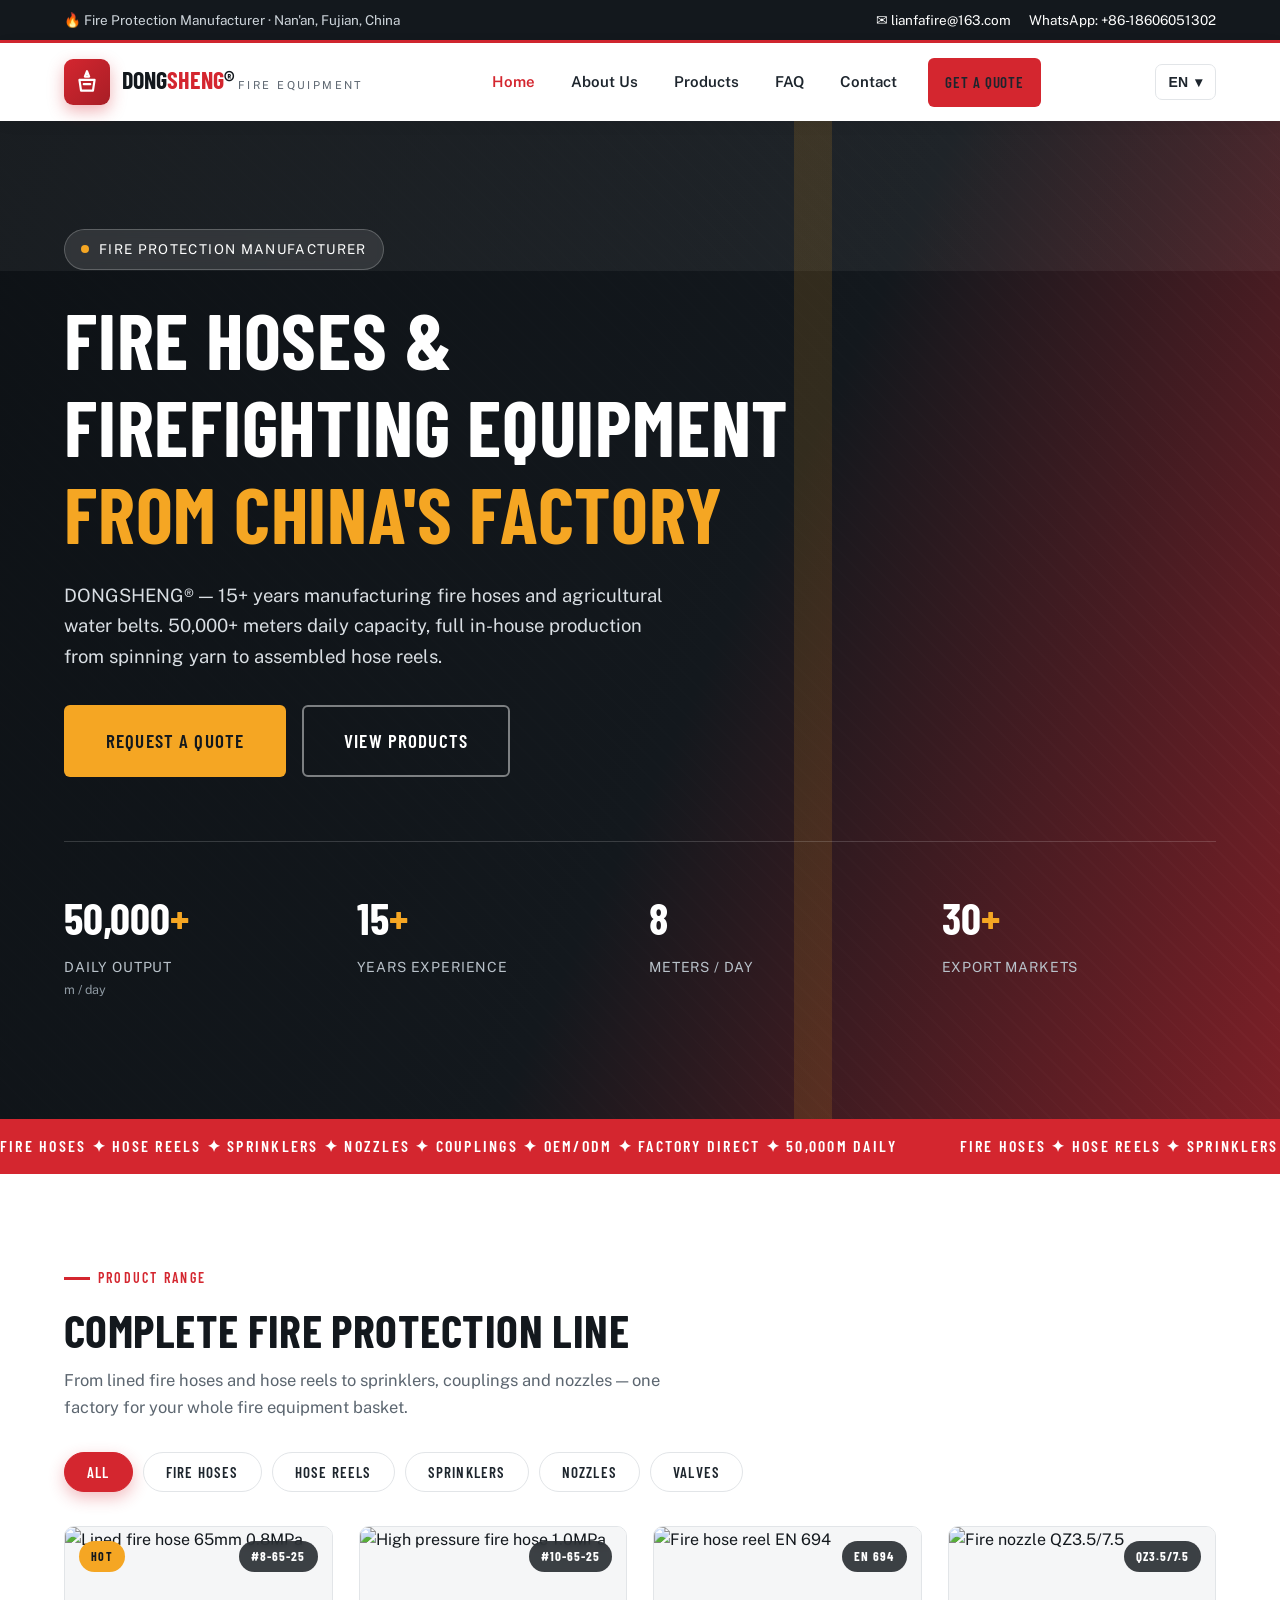
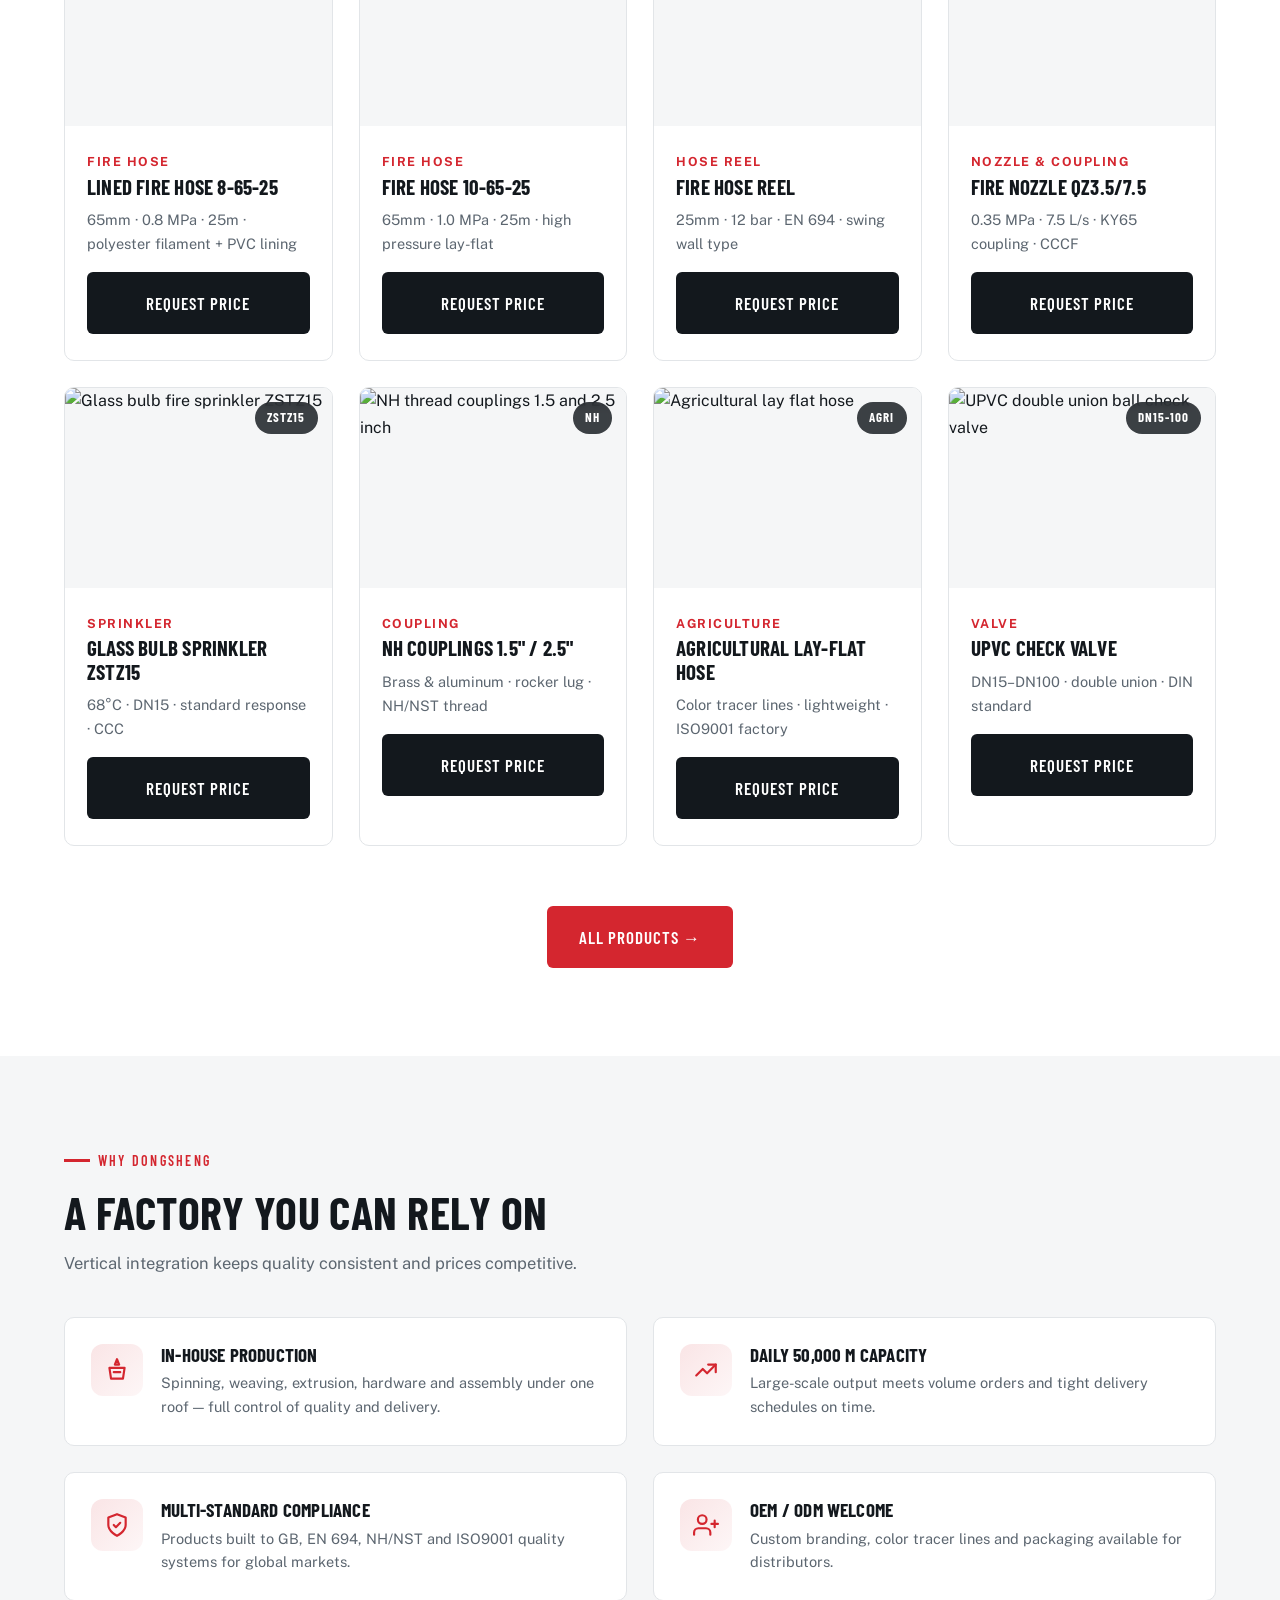
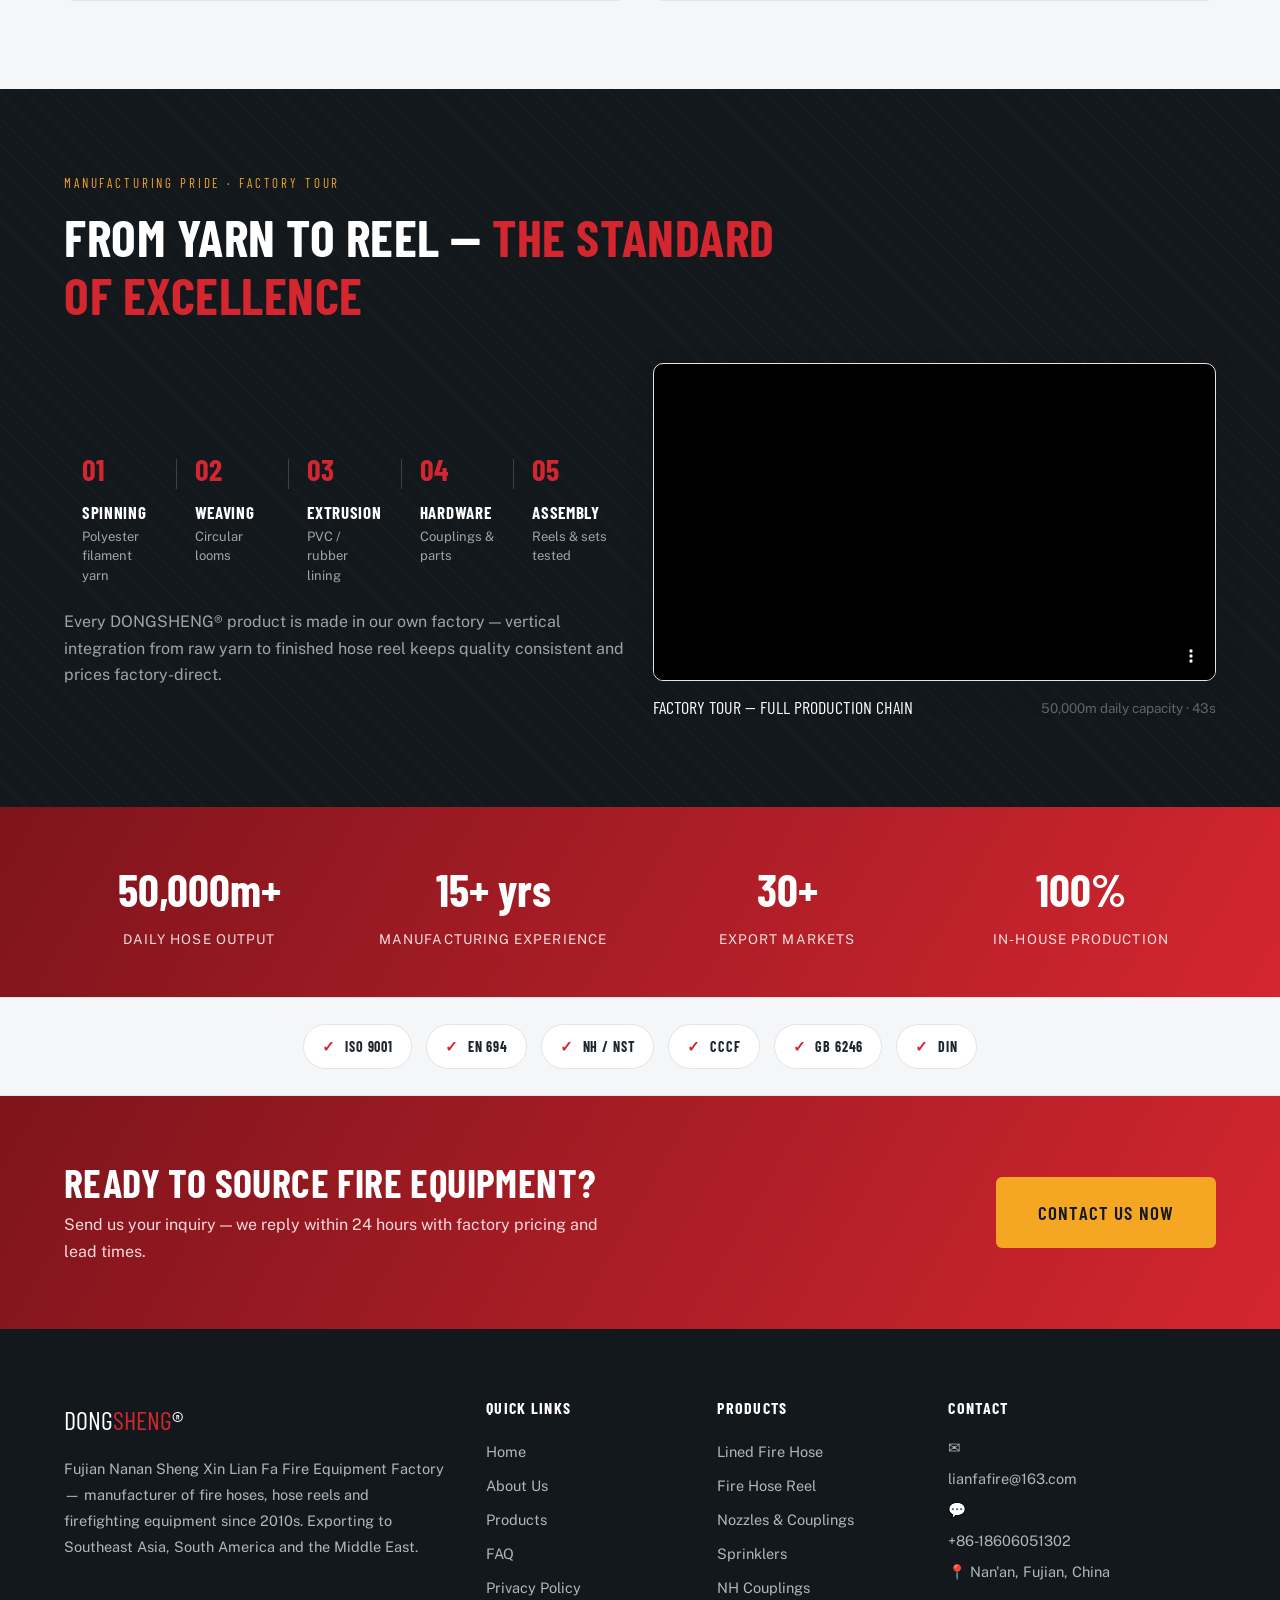
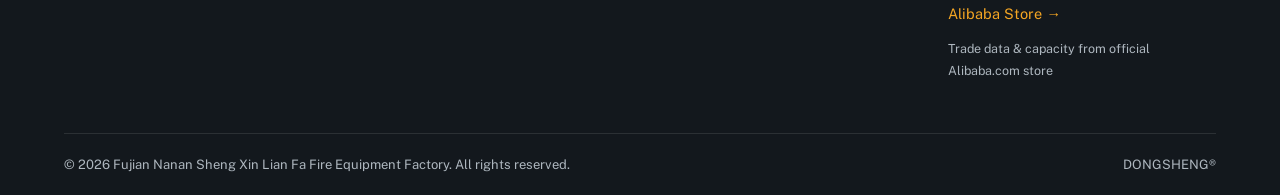
==== index.html @ ed29f90a "Add factory video, product filters, manufacturing pride section (HIMANN-inspired redesign)" ====
<!DOCTYPE html>
<html lang="en">
<head>
  <meta charset="UTF-8">
  <meta name="viewport" content="width=device-width, initial-scale=1.0">
  <title>Fire Hoses & Firefighting Equipment Manufacturer | DONGSHENG®</title>
  <meta name="description" content="Fujian Nanan Sheng Xin Lian Fa Fire Equipment Factory (DONGSHENG®) — 15+ years manufacturer of fire hoses, hose reels, nozzles, couplings and sprinklers. 50,000m daily capacity, OEM welcome. Export to SEA, South America, Middle East.">
  <link rel="canonical" href="https://lianfafire.com/">
  <meta property="og:title" content="Fire Hoses & Firefighting Equipment Manufacturer | DONGSHENG®">
  <meta property="og:description" content="Factory-direct fire hoses, hose reels, nozzles, couplings and sprinklers. 15+ years, 50,000m daily capacity.">
  <meta property="og:type" content="website">
  <meta property="og:url" content="https://lianfafire.com/">
  <link rel="preconnect" href="https://fonts.googleapis.com">
  <link rel="preconnect" href="https://fonts.gstatic.com" crossorigin>
  <link href="https://fonts.googleapis.com/css2?family=Barlow+Condensed:wght@500;600;700&family=Public+Sans:wght@400;500;600;700&display=swap" rel="stylesheet">
  <link rel="stylesheet" href="assets/styles.css">
  <link rel="icon" href="data:image/svg+xml,%3Csvg xmlns='http://www.w3.org/2000/svg' viewBox='0 0 32 32'%3E%3Crect width='32' height='32' rx='7' fill='%23d4262f'/%3E%3Ctext x='16' y='23' font-family='Arial' font-size='17' font-weight='bold' fill='white' text-anchor='middle'%3EDS%3C/text%3E%3C/svg%3E">
  <script type="application/ld+json">
  {
    "@context": "https://schema.org",
    "@type": "Organization",
    "name": "Fujian Nanan Sheng Xin Lian Fa Fire Equipment Factory",
    "alternateName": "DONGSHENG Fire Equipment",
    "url": "https://lianfafire.com/",
    "email": "lianfafire@163.com",
    "telephone": "+86-18606051302",
    "brand": { "@type": "Brand", "name": "DONGSHENG" },
    "address": {
      "@type": "PostalAddress",
      "addressLocality": "Nan'an",
      "addressRegion": "Fujian",
      "addressCountry": "CN"
    },
    "sameAs": ["https://lianfafire.en.alibaba.com/"]
  }
  </script>
  <meta name="twitter:card" content="summary_large_image">
  <meta name="twitter:title" content="DONGSHENG Fire Equipment | Fire Hoses, Reels, Sprinklers">
  <meta name="twitter:description" content="Fire hoses, hose reels, nozzles, couplings and sprinklers - factory direct from Fujian, China. 50,000m daily capacity, OEM welcome.">
  <script type="application/ld+json">
  {
    "@context": "https://schema.org",
    "@type": "BreadcrumbList",
    "itemListElement": [{"@type":"ListItem","position":1,"name":"Home","item":"https://lianfafire.com/"}]
  }
  </script>
  </head>
<body>

  <div class="topbar">
    <div class="container">
      <div class="tb-item">🔥 Fire Protection Manufacturer · Nan'an, Fujian, China</div>
      <div class="tb-right">
        <a class="tb-item" href="mailto:lianfafire@163.com">✉ lianfafire@163.com</a>
        <a class="tb-item" href="https://wa.me/8618606051302" target="_blank" rel="noopener">WhatsApp: +86-18606051302</a>
      </div>
    </div>
  </div>

  <header class="header">
    <div class="container">
      <a class="logo" href="index.html" aria-label="DONGSHENG Fire Equipment Home">
        <span class="logo-mark">
          <svg width="26" height="26" viewBox="0 0 24 24" fill="none" stroke="#fff" stroke-width="2" stroke-linecap="round" stroke-linejoin="round"><path d="M12 2l2 5h-4l2-5z"/><path d="M5 10h14l-1.5 10h-11L5 10z"/><path d="M9 14h6"/></svg>
        </span>
        <span>
          <span class="logo-name">DONG<em>SHENG</em>®</span>
          <span class="logo-sub">Fire Equipment</span>
        </span>
      </a>
      <nav class="nav" aria-label="Main navigation">
        <a href="index.html" class="active" data-i18n="nav.home">Home</a>
        <a href="about.html" data-i18n="nav.about">About Us</a>
        <a href="products.html" data-i18n="nav.products">Products</a>
        <a href="faq.html" data-i18n="nav.faq">FAQ</a>
        <a href="contact.html" data-i18n="nav.contact">Contact</a>
        <a href="contact.html" class="btn btn-red nav-cta" data-i18n="nav.getQuote">Get a Quote</a>
      </nav>
      <div class="lang-switch">
        <button class="lang-btn" aria-label="Language"><span class="lang-cur">EN</span> ▾</button>
        <div class="lang-menu">
          <button data-lang="en">English <span class="lang-name">EN</span></button>
          <button data-lang="ru">Русский <span class="lang-name">RU</span></button>
          <button data-lang="pt">Português <span class="lang-name">PT</span></button>
          <button data-lang="hi">हिन्दी <span class="lang-name">HI</span></button>
          <button data-lang="zh">中文 <span class="lang-name">ZH</span></button>
        </div>
      </div>
      <button class="nav-toggle" aria-label="Menu" aria-expanded="false"><span></span><span></span><span></span></button>
    </div>
  </header>

  <main>
    <section class="hero">
      <div class="container">
        <div class="hero-tag reveal"><span class="dot"></span><span data-i18n="hero.tag">Fire Protection Manufacturer</span></div>
        <h1 class="reveal">
          <span data-i18n="hero.title1">Fire Hoses &amp;</span><br>
          <span data-i18n="hero.title2">Firefighting Equipment</span><br>
          <span class="hl" data-i18n="hero.titleHl">from China's Factory</span>
        </h1>
        <p class="reveal" data-i18n="hero.sub">DONGSHENG® — 15+ years manufacturing fire hoses and agricultural water belts. 50,000+ meters daily capacity, full in-house production from spinning yarn to assembled hose reels.</p>
        <div class="hero-actions reveal">
          <a href="contact.html" class="btn btn-amber btn-lg" data-i18n="hero.cta1">Request a Quote</a>
          <a href="products.html" class="btn btn-ghost btn-lg" data-i18n="hero.cta2">View Products</a>
        </div>
        <div class="hero-stats reveal">
          <div class="stat"><b>50,000<em>+</em></b><span data-i18n="stat.daily">Daily Output</span><small style="display:block;color:#8f9aa3;font-size:12.5px;">m / day</small></div>
          <div class="stat"><b>15<em>+</em></b><span data-i18n="stat.years">Years Experience</span></div>
          <div class="stat"><b>8</b><span data-i18n="stat.meters">Product Categories</span></div>
          <div class="stat"><b>30<em>+</em></b><span data-i18n="stat.markets">Export Markets</span></div>
        </div>
      </div>
    </section>

    <div class="strip" aria-hidden="true">
      <div class="strip-track">
        <span>FIRE HOSES ✦ HOSE REELS ✦ SPRINKLERS ✦ NOZZLES ✦ COUPLINGS ✦ OEM/ODM ✦ FACTORY DIRECT ✦ 50,000m DAILY &nbsp;</span>
        <span>FIRE HOSES ✦ HOSE REELS ✦ SPRINKLERS ✦ NOZZLES ✦ COUPLINGS ✦ OEM/ODM ✦ FACTORY DIRECT ✦ 50,000m DAILY &nbsp;</span>
      </div>
    </div>

    <section class="section" id="products">
      <div class="container">
        <div class="reveal">
          <span class="eyebrow" data-i18n="home.products.eyebrow">Product Range</span>
          <h2 class="section-title" data-i18n="home.products.title">Complete Fire Protection Line</h2>
          <p class="section-sub" data-i18n="home.products.sub">From lined fire hoses and hose reels to sprinklers, couplings and nozzles — one factory for your whole fire equipment basket.</p>
        </div>
        <div class="filter-bar reveal">
          <button class="filter-tab active" data-filter="all">All</button>
          <button class="filter-tab" data-filter="hose">Fire Hoses</button>
          <button class="filter-tab" data-filter="reel">Hose Reels</button>
          <button class="filter-tab" data-filter="sprinkler">Sprinklers</button>
          <button class="filter-tab" data-filter="nozzle">Nozzles</button>
          <button class="filter-tab" data-filter="valve">Valves</button>
        </div>
        <div class="grid grid-4 mt-2">
          <a class="card product-card reveal" data-cat="hose" href="product-fire-hose-8-65-25.html">
            <div class="p-media"><span class="badge">Hot</span><span class="p-model">#8-65-25</span><img src="https://sc02.alicdn.com/kf/Hb1966a2bdff44975a98b791b05f4142aA.jpg" alt="Lined fire hose 65mm 0.8MPa" loading="lazy"></div>
            <div class="p-body"><span class="p-cat">Fire Hose</span><h3>Lined Fire Hose 8-65-25</h3><p>65mm · 0.8 MPa · 25m · polyester filament + PVC lining</p><span class="btn btn-dark" data-i18n="products.cta">Request Price</span></div>
          </a>
          <a class="card product-card reveal" data-cat="hose" href="product-fire-hose-10-65-25.html">
            <div class="p-media"><span class="p-model">#10-65-25</span><img src="https://sc02.alicdn.com/kf/H9475ead21f534ed19e2d50805f424bc8x.jpg" alt="High pressure fire hose 1.0MPa" loading="lazy"></div>
            <div class="p-body"><span class="p-cat">Fire Hose</span><h3>Fire Hose 10-65-25</h3><p>65mm · 1.0 MPa · 25m · high pressure lay-flat</p><span class="btn btn-dark" data-i18n="products.cta">Request Price</span></div>
          </a>
          <a class="card product-card reveal" data-cat="reel" href="product-fire-hose-reel.html">
            <div class="p-media"><span class="p-model">EN 694</span><img src="https://sc02.alicdn.com/kf/A339773f6b86d4f899a2917216ea39fe1j.jpg" alt="Fire hose reel EN 694" loading="lazy"></div>
            <div class="p-body"><span class="p-cat">Hose Reel</span><h3>Fire Hose Reel</h3><p>25mm · 12 bar · EN 694 · swing wall type</p><span class="btn btn-dark" data-i18n="products.cta">Request Price</span></div>
          </a>
          <a class="card product-card reveal" data-cat="nozzle" href="product-fire-nozzle.html">
            <div class="p-media"><span class="p-model">QZ3.5/7.5</span><img src="https://sc02.alicdn.com/kf/Hadf669d373c648819d57eb3ae727471f6.jpg" alt="Fire nozzle QZ3.5/7.5" loading="lazy"></div>
            <div class="p-body"><span class="p-cat">Nozzle &amp; Coupling</span><h3>Fire Nozzle QZ3.5/7.5</h3><p>0.35 MPa · 7.5 L/s · KY65 coupling · CCCF</p><span class="btn btn-dark" data-i18n="products.cta">Request Price</span></div>
          </a>
          <a class="card product-card reveal" data-cat="sprinkler" href="product-sprinkler-zstz15.html">
            <div class="p-media"><span class="p-model">ZSTZ15</span><img src="https://sc02.alicdn.com/kf/H32fb28e42ca34f2e83d96daedcb5a5e2i.jpg" alt="Glass bulb fire sprinkler ZSTZ15" loading="lazy"></div>
            <div class="p-body"><span class="p-cat">Sprinkler</span><h3>Glass Bulb Sprinkler ZSTZ15</h3><p>68°C · DN15 · standard response · CCC</p><span class="btn btn-dark" data-i18n="products.cta">Request Price</span></div>
          </a>
          <a class="card product-card reveal" data-cat="nozzle" href="product-nh-couplings.html">
            <div class="p-media"><span class="p-model">NH</span><img src="https://sc02.alicdn.com/kf/Ae31d6a73a95049a4a5e7a65beb280d574.jpg" alt="NH thread couplings 1.5 and 2.5 inch" loading="lazy"></div>
            <div class="p-body"><span class="p-cat">Coupling</span><h3>NH Couplings 1.5" / 2.5"</h3><p>Brass &amp; aluminum · rocker lug · NH/NST thread</p><span class="btn btn-dark" data-i18n="products.cta">Request Price</span></div>
          </a>
          <a class="card product-card reveal" data-cat="hose" href="product-agri-hose.html">
            <div class="p-media"><span class="p-model">AGRI</span><img src="https://sc02.alicdn.com/kf/A603596fa600d434b8066be8119d16f8bN.jpg" alt="Agricultural lay flat hose" loading="lazy"></div>
            <div class="p-body"><span class="p-cat">Agriculture</span><h3>Agricultural Lay-flat Hose</h3><p>Color tracer lines · lightweight · ISO9001 factory</p><span class="btn btn-dark" data-i18n="products.cta">Request Price</span></div>
          </a>
          <a class="card product-card reveal" data-cat="valve" href="product-upvc-check-valve.html">
            <div class="p-media"><span class="p-model">DN15-100</span><img src="https://sc02.alicdn.com/kf/A04f7016bc0c148abb8276c3a63463f30j.jpg" alt="UPVC double union ball check valve" loading="lazy"></div>
            <div class="p-body"><span class="p-cat">Valve</span><h3>UPVC Check Valve</h3><p>DN15–DN100 · double union · DIN standard</p><span class="btn btn-dark" data-i18n="products.cta">Request Price</span></div>
          </a>
        </div>
        <div class="center mt-4 reveal">
          <a href="products.html" class="btn btn-red">All Products →</a>
        </div>
      </div>
    </section>

    <section class="section" style="background:var(--paper);">
      <div class="container">
        <div class="reveal">
          <span class="eyebrow" data-i18n="home.why.eyebrow">Why DONGSHENG</span>
          <h2 class="section-title" data-i18n="home.why.title">A Factory You Can Rely On</h2>
          <p class="section-sub" data-i18n="home.why.sub">Vertical integration keeps quality consistent and prices competitive.</p>
        </div>
        <div class="grid grid-2 mt-3">
          <div class="feature reveal">
            <span class="f-icon"><svg width="26" height="26" viewBox="0 0 24 24" fill="none" stroke="currentColor" stroke-width="2" stroke-linecap="round" stroke-linejoin="round"><path d="M12 2l2 5h-4l2-5z"/><path d="M5 10h14l-1.5 10h-11L5 10z"/><path d="M9 14h6"/></svg></span>
            <div><h3 data-i18n="why.f1t">In-house Production</h3><p data-i18n="why.f1">Spinning, weaving, extrusion, hardware and assembly under one roof — full control of quality and delivery.</p></div>
          </div>
          <div class="feature reveal">
            <span class="f-icon"><svg width="26" height="26" viewBox="0 0 24 24" fill="none" stroke="currentColor" stroke-width="2" stroke-linecap="round" stroke-linejoin="round"><path d="M3 17l6-6 4 4 8-8"/><path d="M14 7h7v7"/></svg></span>
            <div><h3 data-i18n="why.f2t">Daily 50,000 m Capacity</h3><p data-i18n="why.f2">Large-scale output meets volume orders and tight delivery schedules on time.</p></div>
          </div>
          <div class="feature reveal">
            <span class="f-icon"><svg width="26" height="26" viewBox="0 0 24 24" fill="none" stroke="currentColor" stroke-width="2" stroke-linecap="round" stroke-linejoin="round"><path d="M12 22s8-4 8-10V5l-8-3-8 3v7c0 6 8 10 8 10z"/><path d="M9 12l2 2 4-4"/></svg></span>
            <div><h3 data-i18n="why.f3t">Multi-Standard Compliance</h3><p data-i18n="why.f3">Products built to GB, EN 694, NH/NST and ISO9001 quality systems for global markets.</p></div>
          </div>
          <div class="feature reveal">
            <span class="f-icon"><svg width="26" height="26" viewBox="0 0 24 24" fill="none" stroke="currentColor" stroke-width="2" stroke-linecap="round" stroke-linejoin="round"><path d="M16 21v-2a4 4 0 0 0-4-4H5a4 4 0 0 0-4 4v2"/><circle cx="8.5" cy="7" r="4"/><path d="M20 8v6"/><path d="M23 11h-6"/></svg></span>
            <div><h3 data-i18n="why.f4t">OEM / ODM Welcome</h3><p data-i18n="why.f4">Custom branding, color tracer lines and packaging available for distributors.</p></div>
          </div>
        </div>
      </div>
    </section>

    <section class="pride" id="factory">
      <div class="container">
        <span class="pride-tag reveal">Manufacturing Pride · Factory Tour</span>
        <h2 class="reveal">From Yarn to Reel — <em>The Standard of Excellence</em></h2>
        <div class="grid grid-2 mt-3" style="align-items:center;">
          <div>
            <div class="pride-steps reveal">
              <div class="pride-step"><h3>Spinning</h3><p>Polyester filament yarn</p></div>
              <div class="pride-step"><h3>Weaving</h3><p>Circular looms</p></div>
              <div class="pride-step"><h3>Extrusion</h3><p>PVC / rubber lining</p></div>
              <div class="pride-step"><h3>Hardware</h3><p>Couplings &amp; parts</p></div>
              <div class="pride-step"><h3>Assembly</h3><p>Reels &amp; sets tested</p></div>
            </div>
            <p class="reveal mt-2" style="color:#9aa5ae;max-width:560px;">Every DONGSHENG® product is made in our own factory — vertical integration from raw yarn to finished hose reel keeps quality consistent and prices factory-direct.</p>
          </div>
          <div class="reveal">
            <div class="video-wrap">
              <video controls preload="none" poster="https://sc02.alicdn.com/kf/H8f4245711346481982e16016b97c5605e.jpg">
                <source src="assets/videos/factory-tour.mp4" type="video/mp4">
                Your browser does not support the video tag.
              </video>
            </div>
            <div class="video-cap">
              <span class="v-title">Factory Tour — Full Production Chain</span>
              <span class="v-sub">50,000m daily capacity · 43s</span>
            </div>
          </div>
        </div>
      </div>
    </section>

    <section class="data-band">
      <div class="container">
        <div class="data-grid reveal">
          <div class="data-cell"><b>50,000m+</b><span>Daily Hose Output</span></div>
          <div class="data-cell"><b>15+ yrs</b><span>Manufacturing Experience</span></div>
          <div class="data-cell"><b>30+</b><span>Export Markets</span></div>
          <div class="data-cell"><b>100%</b><span>In-House Production</span></div>
        </div>
      </div>
    </section>

    <div class="cert-band">
      <div class="container">
        <div class="cert-row reveal">
          <span class="cert-item"><span class="ck">✓</span>ISO 9001</span>
          <span class="cert-item"><span class="ck">✓</span>EN 694</span>
          <span class="cert-item"><span class="ck">✓</span>NH / NST</span>
          <span class="cert-item"><span class="ck">✓</span>CCCF</span>
          <span class="cert-item"><span class="ck">✓</span>GB 6246</span>
          <span class="cert-item"><span class="ck">✓</span>DIN</span>
        </div>
      </div>
    </div>

    <section class="band band-red">
      <div class="container" style="padding-top:64px;padding-bottom:64px;">
        <div>
          <h2 data-i18n="home.cta.title">Ready to Source Fire Equipment?</h2>
          <p data-i18n="home.cta.sub">Send us your inquiry — we reply within 24 hours with factory pricing and lead times.</p>
        </div>
        <a href="contact.html" class="btn btn-amber btn-lg" data-i18n="home.cta.btn">Contact Us Now</a>
      </div>
    </section>
  </main>

  <footer class="footer">
    <div class="container">
      <div class="f-grid">
        <div>
          <div class="f-logo">DONG<em>SHENG</em>®</div>
          <p data-i18n="footer.about">Fujian Nanan Sheng Xin Lian Fa Fire Equipment Factory — manufacturer of fire hoses, hose reels and firefighting equipment. Exporting to Southeast Asia, South America and the Middle East.</p>
        </div>
        <div>
          <h4 data-i18n="footer.quick">Quick Links</h4>
          <a href="index.html" data-i18n="nav.home">Home</a>
          <a href="about.html" data-i18n="nav.about">About Us</a>
          <a href="products.html" data-i18n="nav.products">Products</a>
          <a href="faq.html" data-i18n="nav.faq">FAQ</a>
          <a href="privacy.html" data-i18n="privacy.title">Privacy Policy</a>
        </div>
        <div>
          <h4 data-i18n="footer.prod">Products</h4>
          <a href="product-fire-hose-8-65-25.html">Lined Fire Hose</a>
          <a href="product-fire-hose-reel.html">Fire Hose Reel</a>
          <a href="product-fire-nozzle.html">Nozzles &amp; Couplings</a>
          <a href="product-sprinkler-zstz15.html">Sprinklers</a>
          <a href="product-nh-couplings.html">NH Couplings</a>
        </div>
        <div>
          <h4 data-i18n="footer.contact">Contact</h4>
          <p>✉ <a href="mailto:lianfafire@163.com">lianfafire@163.com</a></p>
          <p>💬 <a href="https://wa.me/8618606051302" target="_blank" rel="noopener">+86-18606051302</a></p>
          <p>📍 Nan'an, Fujian, China</p>
          <p style="margin-top:10px;"><a href="https://lianfafire.en.alibaba.com/" target="_blank" rel="noopener" style="color:var(--amber);">Alibaba Store →</a></p>
          <p style="font-size:12.5px;margin-top:6px;" data-i18n="footer.verified">Trade data &amp; capacity from official Alibaba.com store</p>
        </div>
      </div>
      <div class="footer-bottom">
        <span>© 2026 Fujian Nanan Sheng Xin Lian Fa Fire Equipment Factory. <span data-i18n="footer.rights">All rights reserved.</span></span>
        <span>DONGSHENG®</span>
      </div>
    </div>
  </footer>

  <script src="assets/i18n.js"></script>
  <script src="assets/script.js"></script>
</body>
</html>
---- assets/styles.css ----
/* ============================================================
   LIANFA FIRE — DONGSHENG® B2B Export Website
   Design system: Fire red + charcoal industrial premium
   ============================================================ */

:root {
  --red: #d4262f;
  --red-dark: #a81e26;
  --red-deep: #7e141c;
  --amber: #f5a623;
  --amber-soft: #ffe9c2;
  --ink: #13181d;
  --ink-2: #1d252d;
  --ink-3: #26313b;
  --paper: #f5f6f7;
  --line: #e2e5e8;
  --white: #ffffff;
  --muted: #5c6670;
  --font-head: "Barlow Condensed", "Arial Narrow", sans-serif;
  --font-body: "Public Sans", "Segoe UI", sans-serif;
  --shadow: 0 10px 30px rgba(19, 24, 29, 0.12);
  --shadow-lg: 0 24px 60px rgba(19, 24, 29, 0.18);
  --radius: 10px;
  --maxw: 1200px;
}

* { margin: 0; padding: 0; box-sizing: border-box; }

html { scroll-behavior: smooth; }

body {
  font-family: var(--font-body);
  color: var(--ink);
  background: var(--white);
  line-height: 1.65;
  -webkit-font-smoothing: antialiased;
}

img { max-width: 100%; display: block; }
a { color: inherit; text-decoration: none; }
ul { list-style: none; }

.container { width: 100%; max-width: var(--maxw); margin: 0 auto; padding: 0 24px; }

/* ---------- Typography ---------- */
h1, h2, h3, h4 { font-family: var(--font-head); line-height: 1.12; letter-spacing: 0.01em; }

.section { padding: 88px 0; }
.section-tight { padding: 64px 0; }

.eyebrow {
  display: inline-flex; align-items: center; gap: 8px;
  font-family: var(--font-head); font-size: 14px; font-weight: 600;
  letter-spacing: 0.16em; text-transform: uppercase; color: var(--red);
  margin-bottom: 14px;
}
.eyebrow::before { content: ""; width: 26px; height: 3px; background: var(--red); }

.section-title { font-size: clamp(30px, 4vw, 46px); font-weight: 700; text-transform: uppercase; }
.section-sub { color: var(--muted); max-width: 640px; margin-top: 12px; font-size: 16.5px; }

.lead { font-size: 19px; color: var(--ink-2); }

/* ---------- Buttons ---------- */
.btn {
  display: inline-flex; align-items: center; justify-content: center; gap: 10px;
  padding: 15px 30px; border-radius: 6px;
  font-family: var(--font-head); font-size: 17px; font-weight: 600;
  letter-spacing: 0.06em; text-transform: uppercase;
  cursor: pointer; border: 2px solid transparent; transition: all 0.25s ease;
}
.btn-red { background: var(--red); color: #fff; }
.btn-red:hover { background: var(--red-dark); transform: translateY(-2px); box-shadow: 0 12px 26px rgba(212, 38, 47, 0.35); }
.btn-amber { background: var(--amber); color: var(--ink); }
.btn-amber:hover { background: #e8951a; transform: translateY(-2px); }
.btn-ghost { background: transparent; color: #fff; border-color: rgba(255,255,255,0.45); }
.btn-ghost:hover { border-color: #fff; background: rgba(255,255,255,0.08); }
.btn-dark { background: var(--ink); color: #fff; }
.btn-dark:hover { background: var(--ink-2); }
.btn-lg { padding: 18px 40px; font-size: 19px; }

/* ---------- Top bar ---------- */
.topbar {
  background: var(--ink); color: #cfd6dc; font-size: 13.5px;
  padding: 9px 0; border-bottom: 3px solid var(--red);
}
.topbar .container { display: flex; justify-content: space-between; align-items: center; gap: 16px; flex-wrap: wrap; }
.topbar a { color: #fff; }
.topbar .tb-item { display: inline-flex; align-items: center; gap: 6px; }
.topbar .tb-right { display: flex; gap: 18px; align-items: center; }

/* ---------- Header ---------- */
.header { position: sticky; top: 0; z-index: 100; background: var(--white); box-shadow: 0 2px 14px rgba(19,24,29,0.07); }
.header .container { display: flex; align-items: center; justify-content: space-between; height: 78px; gap: 20px; }

.logo { display: flex; align-items: center; gap: 12px; }
.logo-mark {
  width: 46px; height: 46px; border-radius: 9px;
  background: linear-gradient(135deg, var(--red) 0%, var(--red-dark) 100%);
  display: grid; place-items: center; color: #fff;
  box-shadow: 0 6px 16px rgba(212,38,47,0.35);
}
.logo-name { font-family: var(--font-head); font-weight: 700; font-size: 24px; line-height: 1; text-transform: uppercase; }
.logo-name em { font-style: normal; color: var(--red); }
.logo-sub { font-size: 11px; letter-spacing: 0.22em; color: var(--muted); text-transform: uppercase; margin-top: 3px; }

.nav { display: flex; align-items: center; gap: 6px; }
.nav a {
  padding: 10px 15px; font-size: 15px; font-weight: 600; color: var(--ink-2);
  border-radius: 6px; transition: all 0.2s;
}
.nav a:hover { color: var(--red); background: rgba(212,38,47,0.06); }
.nav a.active { color: var(--red); }

.nav-cta { margin-left: 10px; padding: 11px 22px; }

.lang-switch { position: relative; }
.lang-btn {
  display: inline-flex; align-items: center; gap: 7px;
  padding: 9px 13px; border: 1.5px solid var(--line); border-radius: 7px;
  background: #fff; cursor: pointer; font-size: 14px; font-weight: 600; color: var(--ink-2);
}
.lang-btn:hover { border-color: var(--red); }
.lang-menu {
  position: absolute; top: calc(100% + 8px); right: 0; min-width: 170px;
  background: #fff; border: 1px solid var(--line); border-radius: 9px;
  box-shadow: var(--shadow); overflow: hidden; display: none; z-index: 50;
}
.lang-menu.open { display: block; }
.lang-menu button {
  width: 100%; text-align: left; padding: 11px 16px; border: 0; background: #fff;
  font-size: 14.5px; cursor: pointer; display: flex; justify-content: space-between; gap: 8px;
}
.lang-menu button:hover { background: var(--paper); }
.lang-menu button .lang-name { color: var(--muted); font-size: 12.5px; }

/* Mobile nav */
.nav-toggle { display: none; background: none; border: 0; cursor: pointer; padding: 8px; }
.nav-toggle span { display: block; width: 24px; height: 2.6px; background: var(--ink); margin: 5px 0; border-radius: 2px; transition: 0.3s; }

@media (max-width: 1020px) {
  .nav-toggle { display: block; }
  .nav {
    position: fixed; top: 0; right: -320px; width: 300px; height: 100vh;
    background: var(--white); flex-direction: column; align-items: flex-start;
    padding: 96px 28px 40px; gap: 4px; transition: right 0.35s ease;
    box-shadow: -20px 0 50px rgba(0,0,0,0.15); z-index: 90;
  }
  .nav.open { right: 0; }
  .nav a { width: 100%; font-size: 17px; padding: 13px 10px; }
  .nav-cta { margin: 16px 0 0; width: 100%; justify-content: center; }
  .lang-switch { position: fixed; top: 22px; right: 78px; z-index: 95; }
}

/* ---------- Hero ---------- */
.hero {
  position: relative; color: #fff; overflow: hidden;
  background:
    linear-gradient(115deg, rgba(13,17,21,0.96) 0%, rgba(19,24,29,0.88) 55%, rgba(212,38,47,0.55) 100%),
    repeating-linear-gradient(45deg, rgba(255,255,255,0.035) 0 2px, transparent 2px 14px),
    var(--ink);
}
.hero::after {
  content: ""; position: absolute; inset: 0; pointer-events: none;
  background: linear-gradient(90deg, transparent 0 62%, rgba(245,166,35,0.14) 62% 65%, transparent 65%),
              linear-gradient(0deg, transparent 0 85%, rgba(255,255,255,0.05) 85% 100%);
}
.hero .container { position: relative; z-index: 2; padding-top: 108px; padding-bottom: 118px; }

.hero-tag {
  display: inline-flex; align-items: center; gap: 10px;
  background: rgba(255,255,255,0.1); border: 1px solid rgba(255,255,255,0.22);
  padding: 8px 16px; border-radius: 100px; font-size: 13.5px; letter-spacing: 0.1em;
  text-transform: uppercase; margin-bottom: 26px; backdrop-filter: blur(4px);
}
.hero-tag .dot { width: 8px; height: 8px; border-radius: 50%; background: var(--amber); animation: pulse 1.6s infinite; }

.hero h1 { font-size: clamp(42px, 6.4vw, 78px); font-weight: 700; text-transform: uppercase; max-width: 780px; }
.hero h1 .hl { color: var(--amber); }
.hero p { font-size: 18.5px; max-width: 620px; margin: 22px 0 34px; color: #d9dee3; }
.hero-actions { display: flex; gap: 16px; flex-wrap: wrap; }

.hero-stats {
  display: grid; grid-template-columns: repeat(4, 1fr); gap: 18px;
  margin-top: 64px; padding-top: 40px; border-top: 1px solid rgba(255,255,255,0.16);
}
.stat b { font-family: var(--font-head); font-size: clamp(30px, 3.6vw, 44px); font-weight: 700; color: #fff; display: block; }
.stat b em { font-style: normal; color: var(--amber); }
.stat span { font-size: 14px; color: #b9c2ca; letter-spacing: 0.06em; text-transform: uppercase; }

@keyframes pulse { 0%,100% { opacity: 1; } 50% { opacity: 0.35; } }

/* ---------- Marquee strip ---------- */
.strip { background: var(--red); color: #fff; padding: 14px 0; overflow: hidden; }
.strip-track { display: flex; gap: 52px; white-space: nowrap; animation: scrollx 30s linear infinite; width: max-content; }
.strip span { font-family: var(--font-head); font-size: 16px; letter-spacing: 0.14em; text-transform: uppercase; font-weight: 600; display: inline-flex; align-items: center; gap: 52px; }
@keyframes scrollx { to { transform: translateX(-50%); } }

/* ---------- Cards ---------- */
.grid { display: grid; gap: 26px; }
.grid-2 { grid-template-columns: repeat(2, 1fr); }
.grid-3 { grid-template-columns: repeat(3, 1fr); }
.grid-4 { grid-template-columns: repeat(4, 1fr); }
@media (max-width: 980px) { .grid-4 { grid-template-columns: repeat(2, 1fr); } .grid-3 { grid-template-columns: repeat(2, 1fr); } }
@media (max-width: 640px) { .grid-4, .grid-3, .grid-2 { grid-template-columns: 1fr; } }

.card {
  background: #fff; border: 1px solid var(--line); border-radius: var(--radius);
  overflow: hidden; transition: transform 0.3s ease, box-shadow 0.3s ease;
}
.card:hover { transform: translateY(-6px); box-shadow: var(--shadow-lg); }

.product-card .p-media {
  aspect-ratio: 4/3; background: var(--paper); display: grid; place-items: center;
  position: relative; overflow: hidden;
}
.product-card .p-media img { width: 100%; height: 100%; object-fit: cover; }
.product-card .p-body { padding: 22px 22px 26px; }
.product-card h3 { font-size: 21px; text-transform: uppercase; }
.product-card .p-cat { font-size: 12.5px; letter-spacing: 0.12em; text-transform: uppercase; color: var(--red); font-weight: 700; margin-bottom: 8px; }
.product-card p { color: var(--muted); font-size: 14.5px; margin: 10px 0 16px; }
.product-card .btn { width: 100%; }

.badge {
  position: absolute; top: 14px; left: 14px; z-index: 2;
  background: var(--amber); color: var(--ink); font-family: var(--font-head);
  font-size: 12px; font-weight: 700; letter-spacing: 0.12em; text-transform: uppercase;
  padding: 6px 12px; border-radius: 100px;
}

/* ---------- Feature blocks ---------- */
.feature { display: flex; gap: 18px; padding: 26px; background: #fff; border: 1px solid var(--line); border-radius: var(--radius); }
.feature .f-icon {
  flex: 0 0 52px; width: 52px; height: 52px; border-radius: 12px;
  background: linear-gradient(135deg, rgba(212,38,47,0.12), rgba(212,38,47,0.04));
  color: var(--red); display: grid; place-items: center;
}
.feature h3 { font-size: 19px; text-transform: uppercase; margin-bottom: 6px; }
.feature p { font-size: 14.5px; color: var(--muted); }

/* ---------- Spec table ---------- */
.spec-table { width: 100%; border-collapse: collapse; background: #fff; border: 1px solid var(--line); border-radius: var(--radius); overflow: hidden; }
.spec-table th, .spec-table td { padding: 14px 18px; text-align: left; font-size: 15px; border-bottom: 1px solid var(--line); }
.spec-table th { background: var(--ink); color: #fff; font-family: var(--font-head); font-size: 14.5px; letter-spacing: 0.1em; text-transform: uppercase; }
.spec-table tr:last-child td { border-bottom: 0; }
.spec-table tr:nth-child(even) td { background: var(--paper); }
.spec-table td:first-child { font-weight: 700; color: var(--ink-2); width: 34%; }

/* ---------- Quote / band ---------- */
.band { background: var(--ink); color: #fff; }
.band .container { display: flex; align-items: center; justify-content: space-between; gap: 32px; flex-wrap: wrap; }
.band h2 { font-size: clamp(26px, 3.4vw, 40px); text-transform: uppercase; }
.band p { color: #c2cad1; margin-top: 8px; max-width: 560px; }
.band-red { background: linear-gradient(120deg, var(--red-deep), var(--red)); }
.band-red p { color: #f6d9db; }

/* ---------- Timeline ---------- */
.timeline { position: relative; padding-left: 34px; }
.timeline::before { content: ""; position: absolute; left: 9px; top: 6px; bottom: 6px; width: 2px; background: var(--line); }
.tl-item { position: relative; padding: 0 0 34px 18px; }
.tl-item::before {
  content: ""; position: absolute; left: -32px; top: 6px; width: 18px; height: 18px;
  border-radius: 50%; background: #fff; border: 4px solid var(--red);
}
.tl-item h3 { font-size: 20px; text-transform: uppercase; }
.tl-item p { color: var(--muted); font-size: 15px; margin-top: 4px; }

/* ---------- FAQ ---------- */
.faq-item { border: 1px solid var(--line); border-radius: var(--radius); margin-bottom: 14px; background: #fff; overflow: hidden; }
.faq-q {
  width: 100%; text-align: left; background: none; border: 0; cursor: pointer;
  padding: 20px 22px; font-family: var(--font-head); font-size: 19px; font-weight: 600;
  display: flex; justify-content: space-between; align-items: center; gap: 16px; color: var(--ink);
}
.faq-q .faq-ico { flex: 0 0 26px; width: 26px; height: 26px; border-radius: 50%; background: rgba(212,38,47,0.1); color: var(--red); display: grid; place-items: center; font-size: 18px; transition: transform 0.3s; }
.faq-item.open .faq-q .faq-ico { transform: rotate(45deg); }
.faq-a { max-height: 0; overflow: hidden; transition: max-height 0.35s ease; }
.faq-a-inner { padding: 0 22px 22px; color: var(--muted); font-size: 15.5px; }

/* ---------- Forms ---------- */
.form-card { background: #fff; border: 1px solid var(--line); border-radius: var(--radius); padding: 34px; box-shadow: var(--shadow); }
.field { margin-bottom: 18px; }
.field label { display: block; font-weight: 600; font-size: 14px; margin-bottom: 7px; }
.field input, .field select, .field textarea {
  width: 100%; padding: 13px 15px; border: 1.5px solid var(--line); border-radius: 7px;
  font-family: var(--font-body); font-size: 15px; transition: border-color 0.2s; background: #fff;
}
.field input:focus, .field select:focus, .field textarea:focus { outline: none; border-color: var(--red); }
.field textarea { min-height: 130px; resize: vertical; }
.form-note { font-size: 13px; color: var(--muted); margin-top: 14px; }

/* ---------- Contact info cards ---------- */
.contact-card { background: #fff; border: 1px solid var(--line); border-radius: var(--radius); padding: 28px; display: flex; gap: 18px; align-items: flex-start; }
.contact-card .c-icon { flex: 0 0 50px; width: 50px; height: 50px; border-radius: 12px; background: linear-gradient(135deg, var(--red), var(--red-dark)); color: #fff; display: grid; place-items: center; }
.contact-card h3 { font-size: 18px; text-transform: uppercase; margin-bottom: 4px; }
.contact-card p { color: var(--muted); font-size: 14.5px; }
.contact-card a { color: var(--red); font-weight: 600; word-break: break-all; }

/* ---------- Breadcrumb ---------- */
.crumbs { background: var(--paper); border-bottom: 1px solid var(--line); padding: 16px 0; font-size: 14px; }
.crumbs a { color: var(--muted); }
.crumbs a:hover { color: var(--red); }
.crumbs .sep { color: #b6bdc4; margin: 0 8px; }

/* ---------- Page hero (inner) ---------- */
.page-hero { background: var(--ink); color: #fff; padding: 74px 0 64px; position: relative; overflow: hidden; }
.page-hero::before {
  content: ""; position: absolute; inset: 0;
  background: repeating-linear-gradient(45deg, rgba(255,255,255,0.03) 0 2px, transparent 2px 16px);
}
.page-hero .container { position: relative; z-index: 2; }
.page-hero h1 { font-size: clamp(36px, 5vw, 58px); text-transform: uppercase; }
.page-hero p { color: #c2cad1; max-width: 620px; margin-top: 14px; font-size: 17px; }

/* ---------- Reveal animation ---------- */
.reveal { opacity: 0; transform: translateY(26px); transition: opacity 0.7s ease, transform 0.7s ease; }
.reveal.visible { opacity: 1; transform: none; }

/* ---------- Footer ---------- */
.footer { background: var(--ink); color: #aeb7bf; padding: 70px 0 0; font-size: 14.5px; }
.footer .f-grid { display: grid; grid-template-columns: 2fr 1fr 1fr 1.4fr; gap: 40px; padding-bottom: 50px; }
.footer h4 { color: #fff; font-size: 16px; text-transform: uppercase; letter-spacing: 0.08em; margin-bottom: 18px; }
.footer a { color: #aeb7bf; display: block; padding: 5px 0; transition: color 0.2s; }
.footer a:hover { color: var(--amber); }
.footer p { line-height: 1.8; }
.footer .f-logo { font-family: var(--font-head); font-size: 26px; color: #fff; text-transform: uppercase; margin-bottom: 14px; }
.footer .f-logo em { font-style: normal; color: var(--red); }
.footer-bottom { border-top: 1px solid rgba(255,255,255,0.1); padding: 20px 0; display: flex; justify-content: space-between; gap: 12px; flex-wrap: wrap; font-size: 13px; }
@media (max-width: 900px) { .footer .f-grid { grid-template-columns: 1fr 1fr; } }
@media (max-width: 560px) { .footer .f-grid { grid-template-columns: 1fr; } }

/* ---------- Misc ---------- */
.page-title { font-family: var(--font-head); font-size: 30px; text-transform: uppercase; margin-bottom: 20px; }
.muted { color: var(--muted); }
.mt-1 { margin-top: 12px; } .mt-2 { margin-top: 24px; } .mt-3 { margin-top: 40px; } .mt-4 { margin-top: 60px; }
.mb-2 { margin-bottom: 24px; }
.center { text-align: center; }
.flex-between { display: flex; justify-content: space-between; align-items: center; gap: 20px; flex-wrap: wrap; }

/* Product detail */
.pd-grid { display: grid; grid-template-columns: 1.05fr 1fr; gap: 46px; align-items: start; }
@media (max-width: 900px) { .pd-grid { grid-template-columns: 1fr; } }
.pd-media { border: 1px solid var(--line); border-radius: var(--radius); overflow: hidden; background: var(--paper); }
.pd-media img { width: 100%; aspect-ratio: 4/3; object-fit: cover; }
.pd-body h1 { font-size: clamp(30px, 4vw, 44px); text-transform: uppercase; }
.pd-specs { margin-top: 26px; }
.pd-cta { margin-top: 30px; display: flex; gap: 14px; flex-wrap: wrap; }
.pd-features { margin-top: 34px; }
.pd-features li { display: flex; gap: 12px; align-items: flex-start; padding: 9px 0; border-bottom: 1px dashed var(--line); font-size: 15px; }
.pd-features li::before { content: "✓"; color: var(--red); font-weight: 800; }

.chip { display: inline-block; background: rgba(212,38,47,0.08); color: var(--red-dark); font-size: 13px; font-weight: 600; padding: 6px 12px; border-radius: 100px; margin: 0 8px 8px 0; }

/* ============ HIMANN-inspired upgrades (v1.1) ============ */

/* Product filter tabs */
.filter-bar { display: flex; gap: 10px; flex-wrap: wrap; margin: 30px 0 34px; }
.filter-tab {
  padding: 10px 22px; border-radius: 100px; border: 1.5px solid var(--line);
  background: #fff; font-family: var(--font-head); font-size: 15px; font-weight: 600;
  letter-spacing: 0.08em; text-transform: uppercase; cursor: pointer; transition: all 0.25s;
  color: var(--ink-2);
}
.filter-tab:hover { border-color: var(--red); color: var(--red); }
.filter-tab.active { background: var(--red); border-color: var(--red); color: #fff; box-shadow: 0 6px 16px rgba(212,38,47,0.3); }

/* Product model badge (e.g. #8-65-25) */
.p-model {
  position: absolute; top: 14px; right: 14px; z-index: 2;
  background: rgba(19,24,29,0.82); color: #fff; font-family: var(--font-head);
  font-size: 13px; font-weight: 700; letter-spacing: 0.08em;
  padding: 5px 12px; border-radius: 100px; backdrop-filter: blur(3px);
}

/* Manufacturing pride strip (steps) */
.pride { background: var(--ink); color: #fff; padding: 84px 0; position: relative; overflow: hidden; }
.pride::before {
  content: ""; position: absolute; inset: 0; opacity: 0.5;
  background: repeating-linear-gradient(45deg, rgba(255,255,255,0.03) 0 2px, transparent 2px 18px);
}
.pride .container { position: relative; z-index: 2; }
.pride-tag { color: var(--amber); font-family: var(--font-head); font-size: 13px; letter-spacing: 0.22em; text-transform: uppercase; margin-bottom: 12px; display: block; }
.pride h2 { font-size: clamp(30px, 4.4vw, 52px); text-transform: uppercase; max-width: 720px; }
.pride h2 em { font-style: normal; color: var(--red); }
.pride-steps { display: grid; grid-template-columns: repeat(5, 1fr); gap: 0; margin-top: 48px; counter-reset: step; }
.pride-step { padding: 0 18px; position: relative; }
.pride-step::before {
  content: counter(step, decimal-leading-zero); counter-increment: step;
  font-family: var(--font-head); font-size: 30px; font-weight: 700; color: var(--red);
  display: block; margin-bottom: 8px;
}
.pride-step::after { content: ""; position: absolute; top: 14px; right: 0; width: 1px; height: 30px; background: rgba(255,255,255,0.18); }
.pride-step:last-child::after { display: none; }
.pride-step h3 { font-size: 17px; text-transform: uppercase; letter-spacing: 0.04em; margin-bottom: 5px; }
.pride-step p { font-size: 13px; color: #9aa5ae; line-height: 1.5; }
@media (max-width: 900px) { .pride-steps { grid-template-columns: repeat(2, 1fr); row-gap: 26px; } .pride-step::after { display: none; } }
@media (max-width: 560px) { .pride-steps { grid-template-columns: 1fr; } }

/* Certification badges */
.cert-band { background: var(--paper); border-top: 1px solid var(--line); border-bottom: 1px solid var(--line); padding: 26px 0; }
.cert-row { display: flex; align-items: center; justify-content: center; gap: 14px; flex-wrap: wrap; }
.cert-item {
  display: inline-flex; align-items: center; gap: 9px; padding: 9px 18px;
  background: #fff; border: 1px solid var(--line); border-radius: 100px;
  font-family: var(--font-head); font-size: 14px; font-weight: 700; letter-spacing: 0.06em;
  color: var(--ink-2); text-transform: uppercase;
}
.cert-item .ck { color: var(--red); font-size: 15px; }

/* Video block */
.video-wrap { position: relative; border-radius: var(--radius); overflow: hidden; border: 1px solid var(--line); background: #000; box-shadow: var(--shadow); }
.video-wrap video { width: 100%; display: block; aspect-ratio: 16/9; object-fit: cover; }
.video-cap { display: flex; justify-content: space-between; align-items: center; gap: 14px; margin-top: 12px; flex-wrap: wrap; }
.video-cap .v-title { font-family: var(--font-head); font-size: 18px; text-transform: uppercase; }
.video-cap .v-sub { font-size: 13.5px; color: var(--muted); }

/* Data strip (global network) */
.data-band { background: linear-gradient(120deg, var(--red-deep), var(--red)); color: #fff; padding: 44px 0; }
.data-grid { display: grid; grid-template-columns: repeat(4, 1fr); gap: 24px; text-align: center; }
.data-cell b { font-family: var(--font-head); font-size: clamp(30px, 3.6vw, 46px); display: block; }
.data-cell span { font-size: 13.5px; letter-spacing: 0.08em; text-transform: uppercase; opacity: 0.85; }
@media (max-width: 760px) { .data-grid { grid-template-columns: repeat(2, 1fr); } }
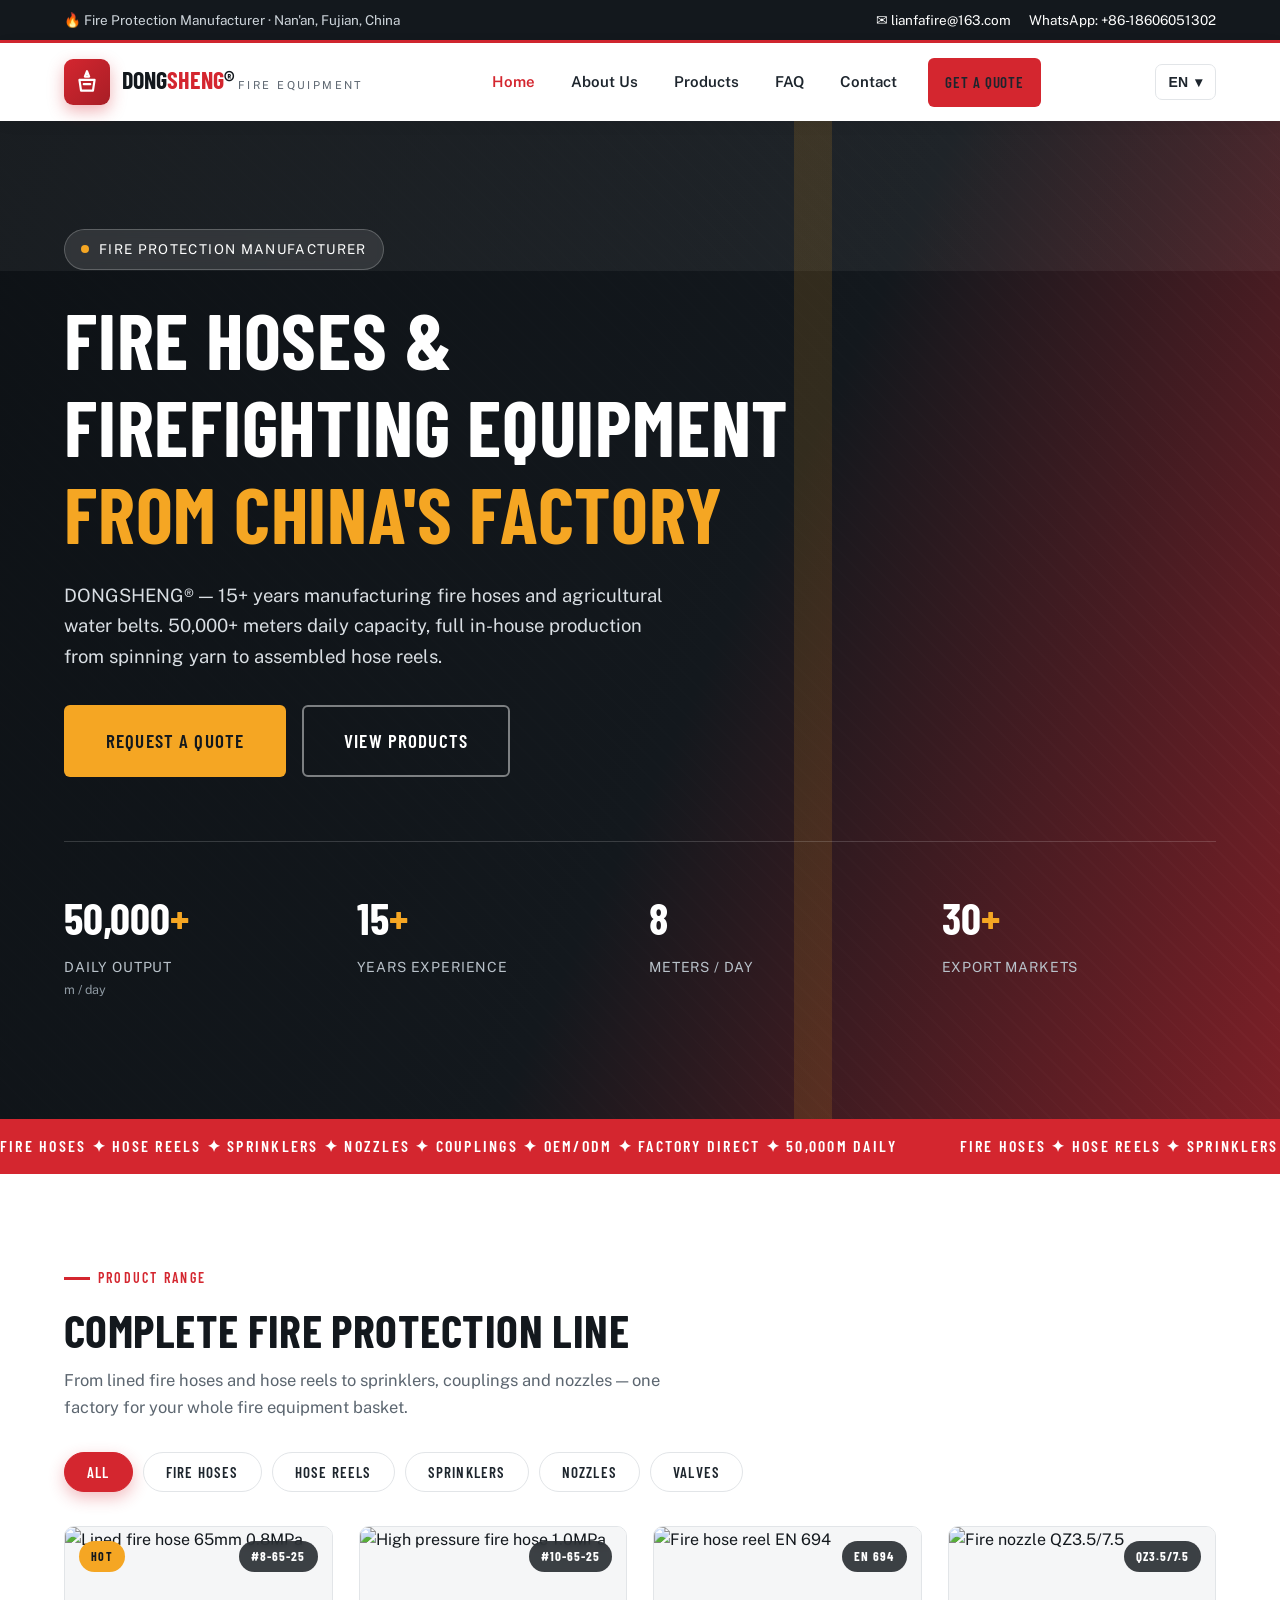
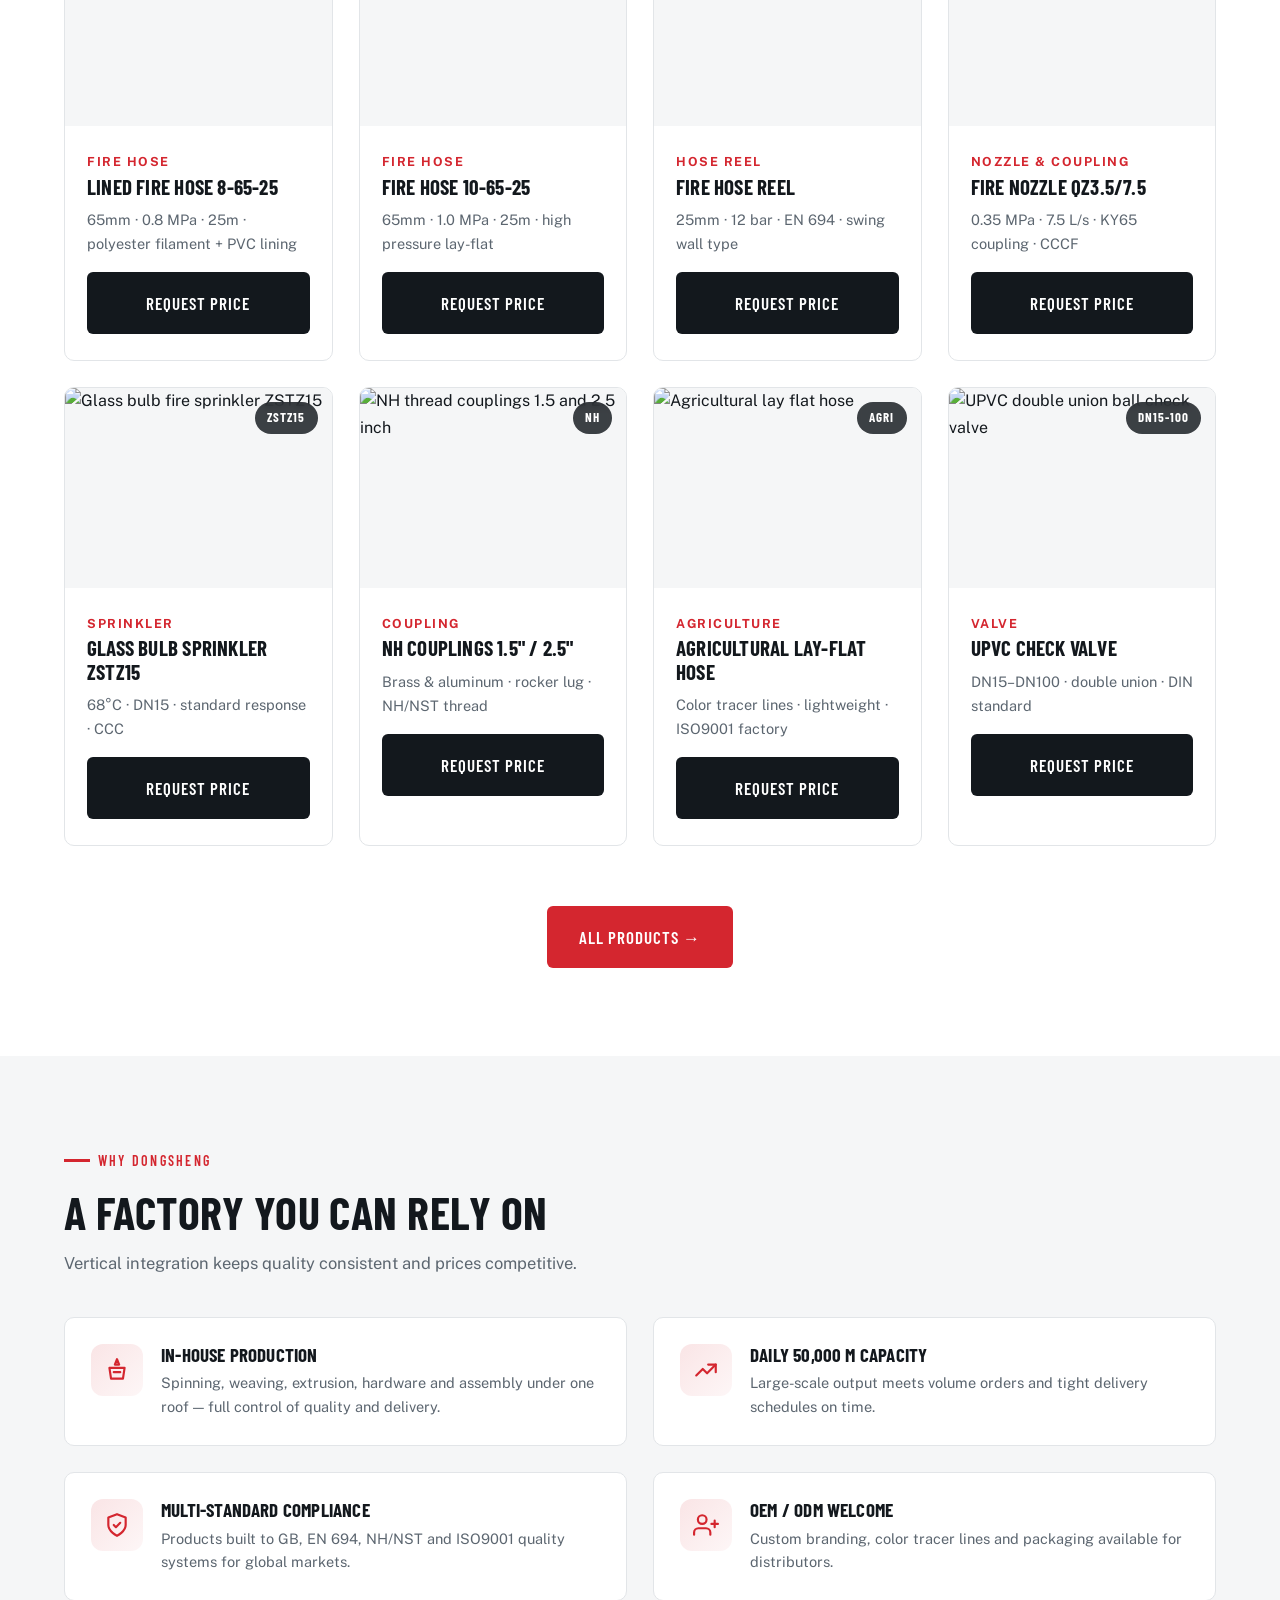
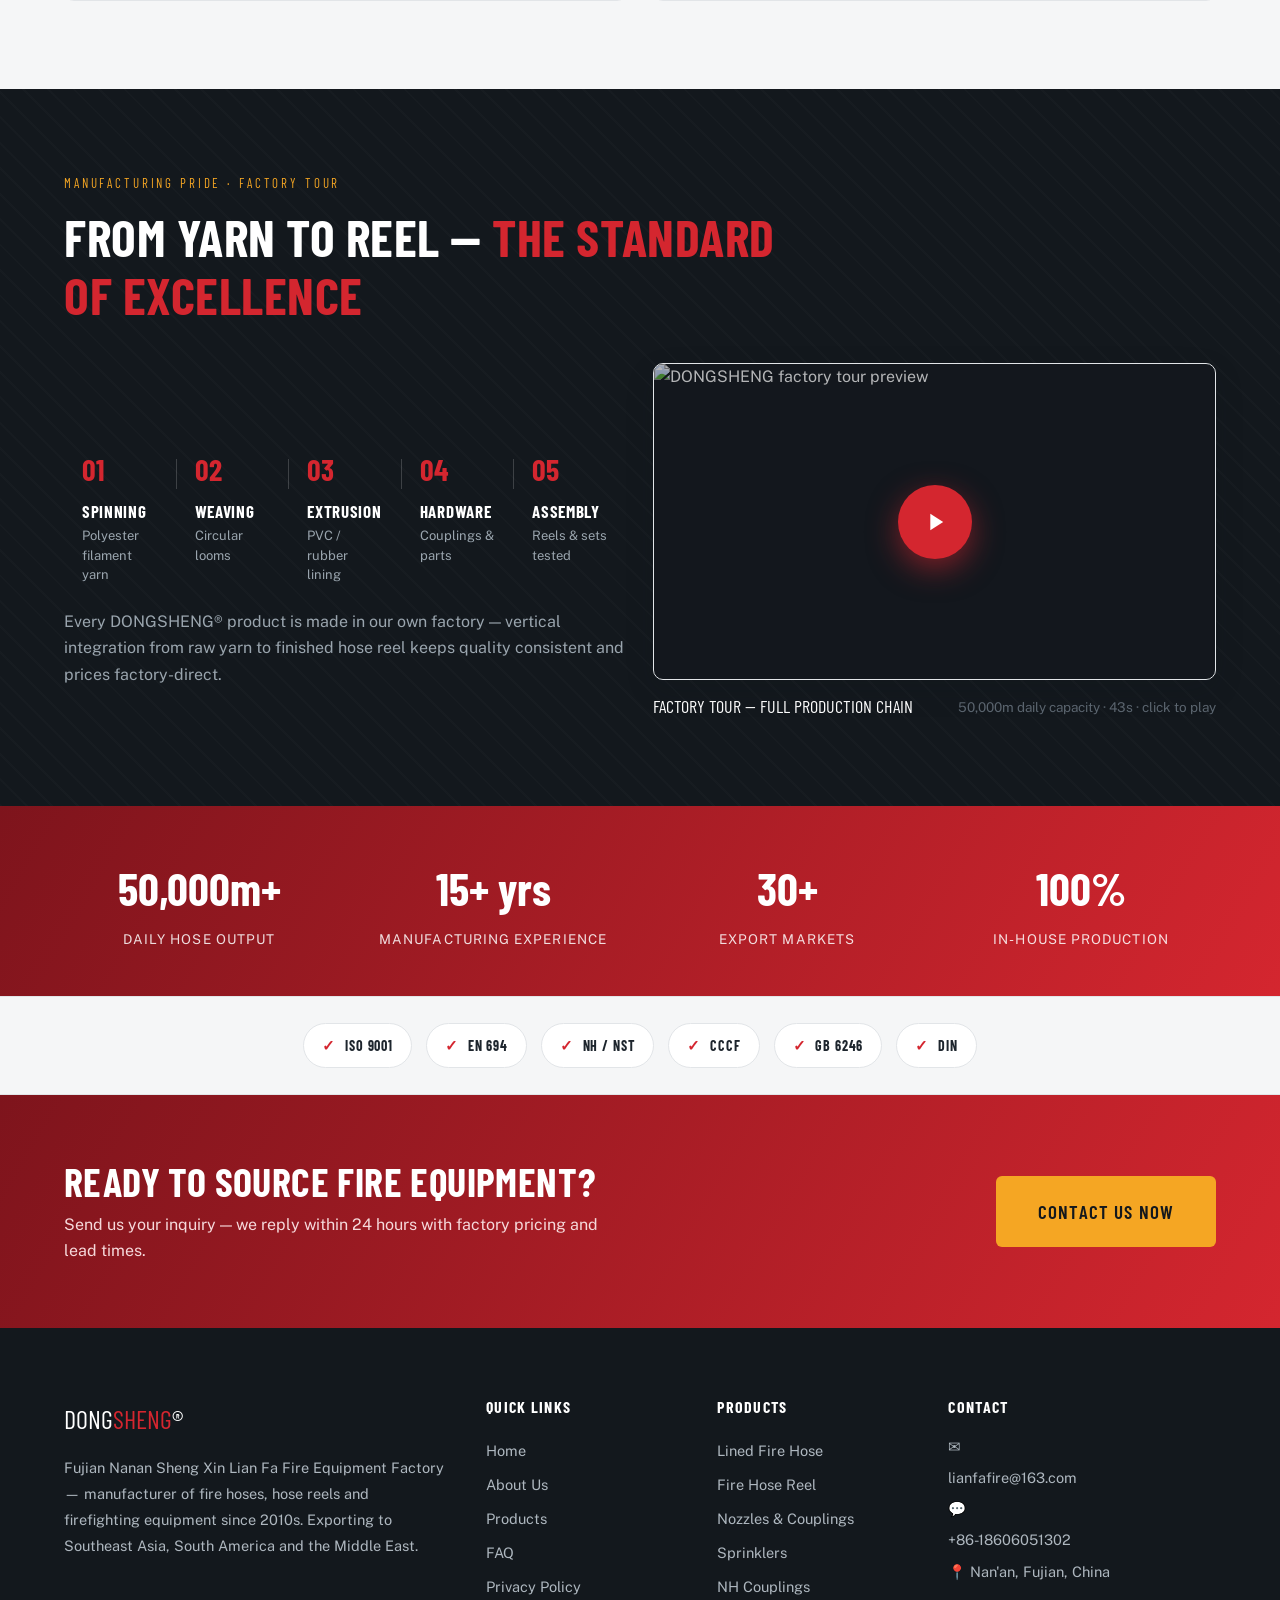
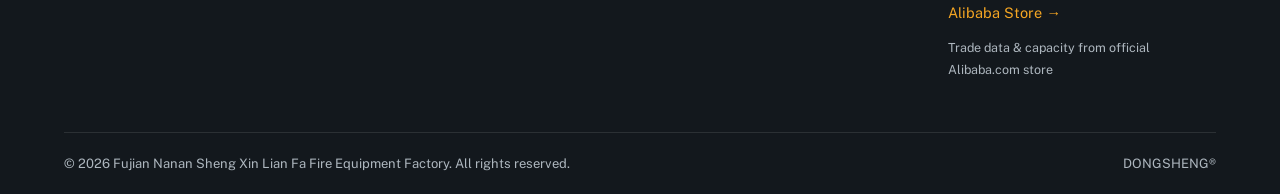
==== commit 94fb83dd: "Fix video layout: click-to-play cover mode, stable 16:9 container" ====
--- a/index.html
+++ b/index.html
@@ -219,15 +219,21 @@
             <p class="reveal mt-2" style="color:#9aa5ae;max-width:560px;">Every DONGSHENG® product is made in our own factory — vertical integration from raw yarn to finished hose reel keeps quality consistent and prices factory-direct.</p>
           </div>
           <div class="reveal">
-            <div class="video-wrap">
-              <video controls preload="none" poster="https://sc02.alicdn.com/kf/H8f4245711346481982e16016b97c5605e.jpg">
+            <div class="video-wrap" id="factoryVideo">
+              <img class="v-poster" src="https://sc02.alicdn.com/kf/H8f4245711346481982e16016b97c5605e.jpg" alt="DONGSHENG factory tour preview" loading="lazy">
+              <div class="v-play" role="button" aria-label="Play factory tour video" tabindex="0">
+                <span class="pbtn">
+                  <svg width="28" height="28" viewBox="0 0 24 24" fill="#fff"><path d="M8 5v14l11-7z"/></svg>
+                </span>
+              </div>
+              <video controls preload="none" playsinline>
                 <source src="assets/videos/factory-tour.mp4" type="video/mp4">
                 Your browser does not support the video tag.
               </video>
             </div>
             <div class="video-cap">
               <span class="v-title">Factory Tour — Full Production Chain</span>
-              <span class="v-sub">50,000m daily capacity · 43s</span>
+              <span class="v-sub">50,000m daily capacity · 43s · click to play</span>
             </div>
           </div>
         </div>
--- a/assets/styles.css
+++ b/assets/styles.css
@@ -407,9 +407,31 @@
 }
 .cert-item .ck { color: var(--red); font-size: 15px; }
 
-/* Video block */
-.video-wrap { position: relative; border-radius: var(--radius); overflow: hidden; border: 1px solid var(--line); background: #000; box-shadow: var(--shadow); }
-.video-wrap video { width: 100%; display: block; aspect-ratio: 16/9; object-fit: cover; }
+/* Video block — cover + click-to-play (stable layout, no blank collapse) */
+.video-wrap {
+  position: relative; border-radius: var(--radius); overflow: hidden;
+  background: var(--ink); aspect-ratio: 16/9; min-height: 300px;
+  border: 1px solid var(--line); box-shadow: var(--shadow);
+}
+.video-wrap .v-poster {
+  position: absolute; inset: 0; width: 100%; height: 100%;
+  object-fit: cover; display: block; cursor: pointer; z-index: 1;
+}
+.video-wrap .v-play {
+  position: absolute; inset: 0; z-index: 2; display: grid; place-items: center;
+  cursor: pointer; background: rgba(19,24,29,0.32); transition: background 0.3s;
+}
+.video-wrap .v-play:hover { background: rgba(19,24,29,0.55); }
+.video-wrap .v-play .pbtn {
+  width: 74px; height: 74px; border-radius: 50%; background: var(--red);
+  display: grid; place-items: center; color: #fff;
+  box-shadow: 0 10px 30px rgba(212,38,47,0.55); transition: transform 0.25s;
+}
+.video-wrap .v-play:hover .pbtn { transform: scale(1.08); }
+.video-wrap video { width: 100%; height: 100%; object-fit: cover; display: none; z-index: 3; }
+.video-wrap.playing .v-poster, .video-wrap.playing .v-play { display: none; }
+.video-wrap.playing video { display: block; }
+@media (max-width: 640px) { .video-wrap { min-height: 200px; } }
 .video-cap { display: flex; justify-content: space-between; align-items: center; gap: 14px; margin-top: 12px; flex-wrap: wrap; }
 .video-cap .v-title { font-family: var(--font-head); font-size: 18px; text-transform: uppercase; }
 .video-cap .v-sub { font-size: 13.5px; color: var(--muted); }
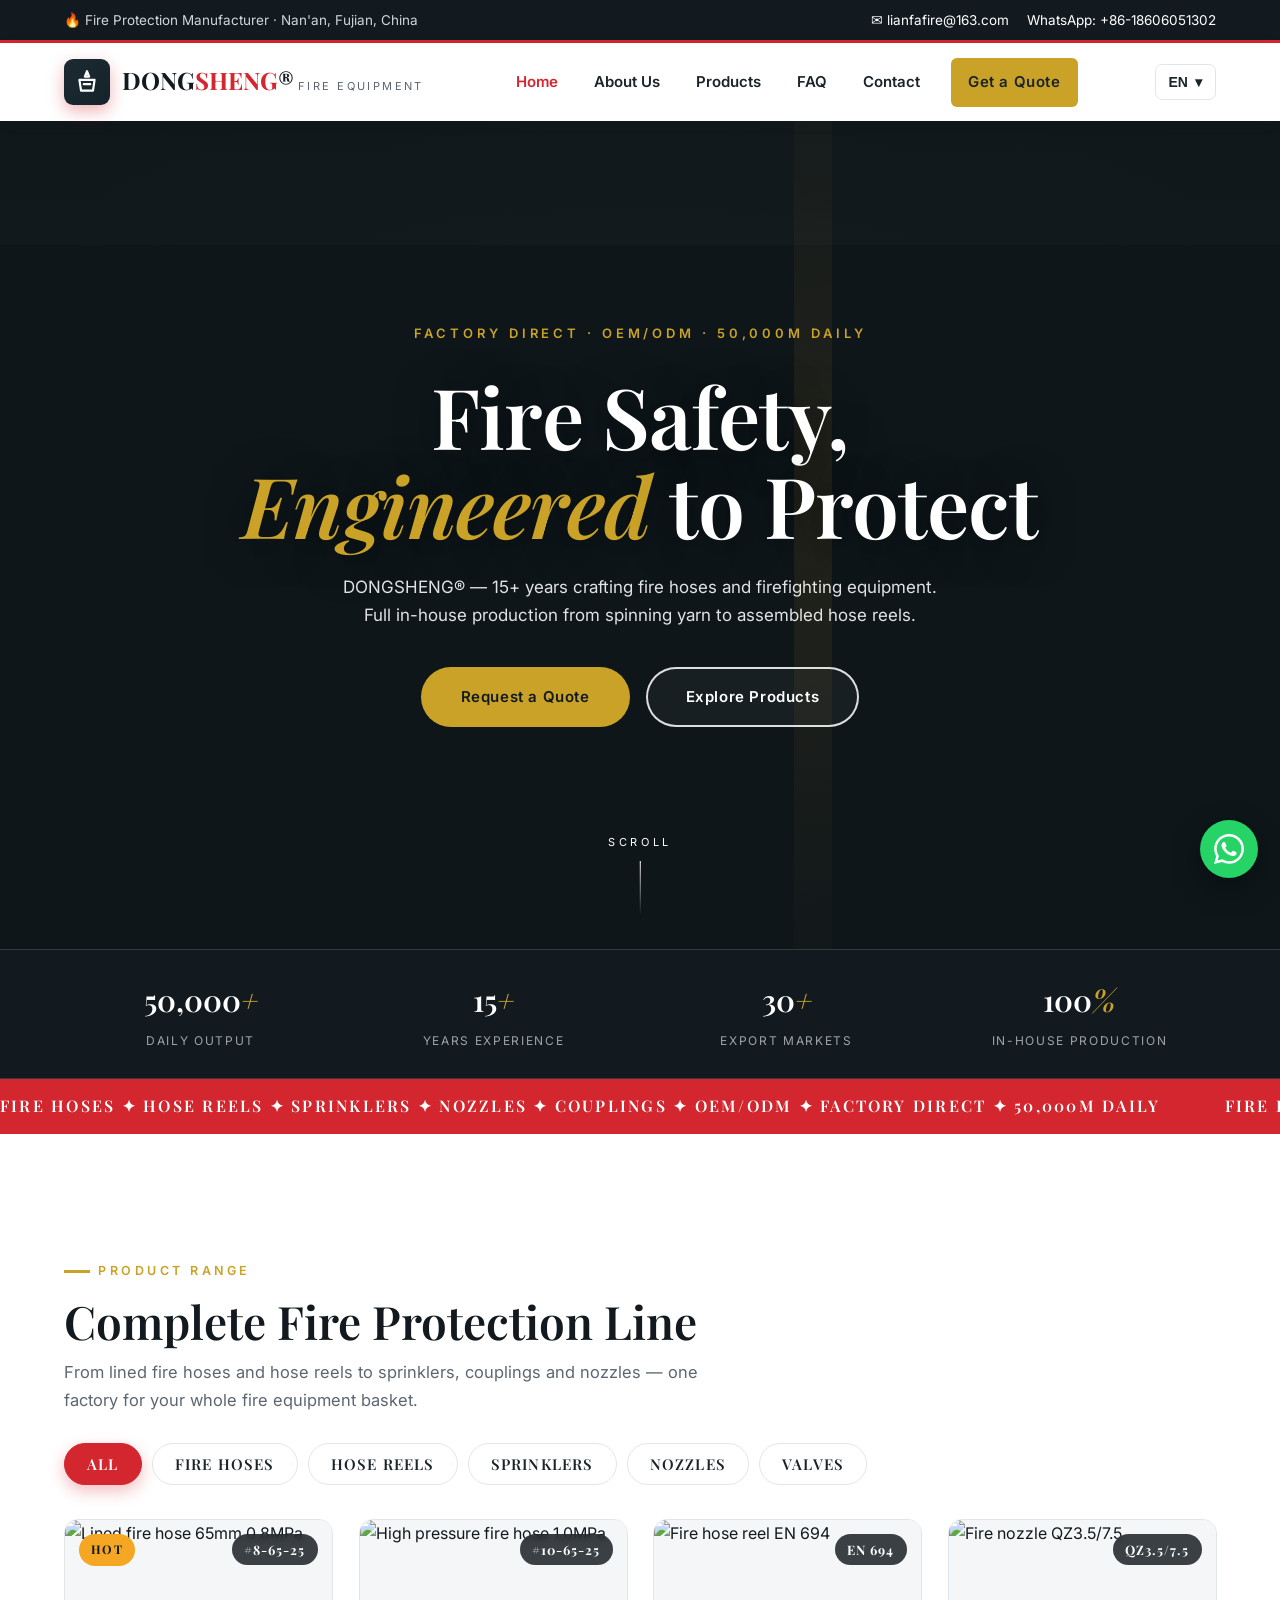
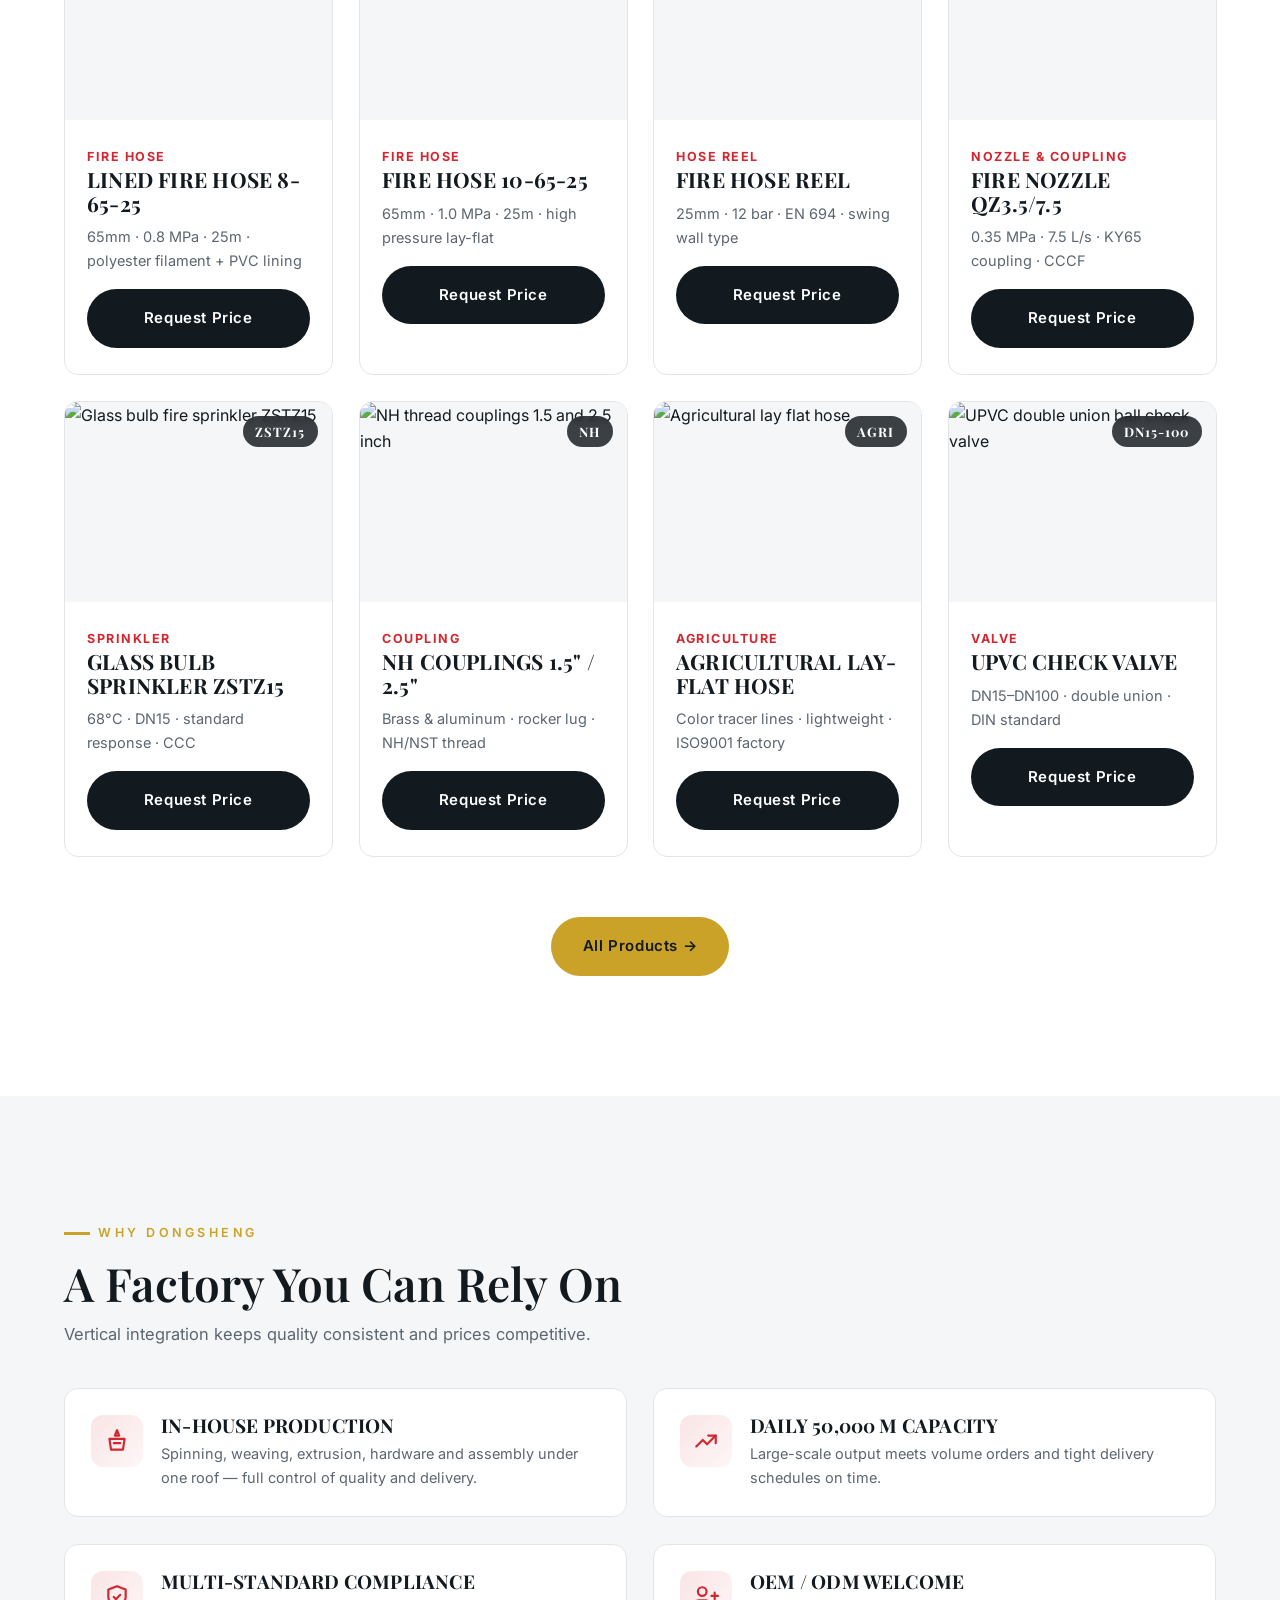
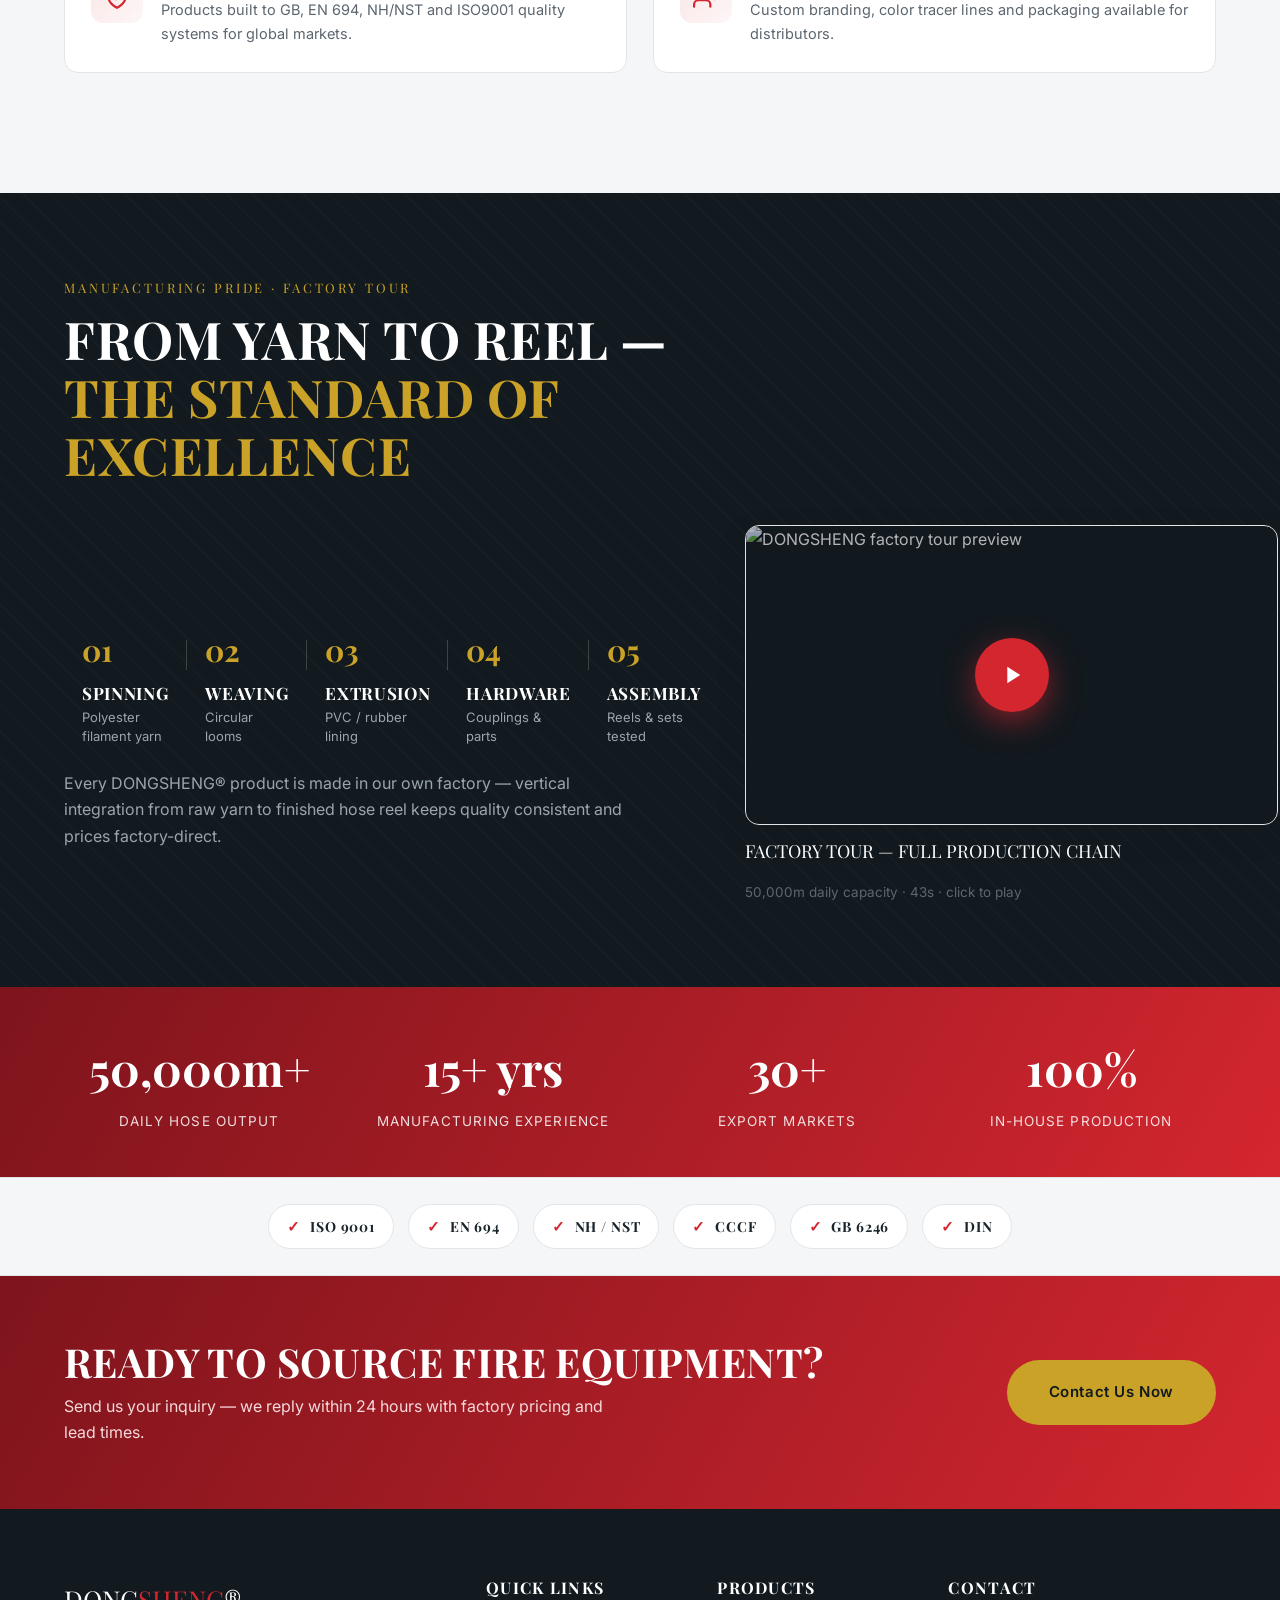
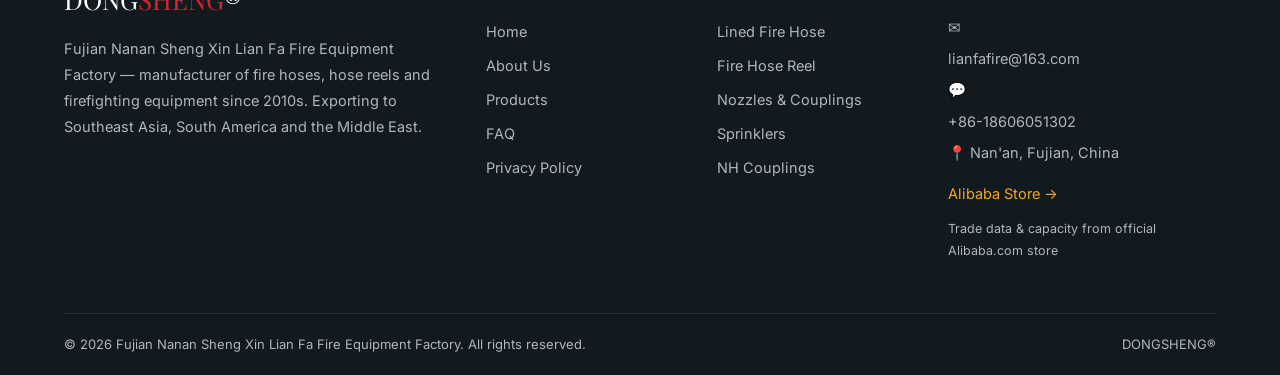
==== commit 0c81ae10: "YUQING-style redesign: video hero, serif+gold typography, capsule buttons, WhatsApp float" ====
--- a/index.html
+++ b/index.html
@@ -12,7 +12,7 @@
   <meta property="og:url" content="https://lianfafire.com/">
   <link rel="preconnect" href="https://fonts.googleapis.com">
   <link rel="preconnect" href="https://fonts.gstatic.com" crossorigin>
-  <link href="https://fonts.googleapis.com/css2?family=Barlow+Condensed:wght@500;600;700&family=Public+Sans:wght@400;500;600;700&display=swap" rel="stylesheet">
+  <link href="https://fonts.googleapis.com/css2?family=Playfair+Display:ital,wght@0,500;0,600;1,500;1,600&family=Inter:wght@400;500;600;700&family=Barlow+Condensed:wght@500;600;700&display=swap" rel="stylesheet">
   <link rel="stylesheet" href="assets/styles.css">
   <link rel="icon" href="data:image/svg+xml,%3Csvg xmlns='http://www.w3.org/2000/svg' viewBox='0 0 32 32'%3E%3Crect width='32' height='32' rx='7' fill='%23d4262f'/%3E%3Ctext x='16' y='23' font-family='Arial' font-size='17' font-weight='bold' fill='white' text-anchor='middle'%3EDS%3C/text%3E%3C/svg%3E">
   <script type="application/ld+json">
@@ -92,26 +92,32 @@
 
   <main>
     <section class="hero">
-      <div class="container">
-        <div class="hero-tag reveal"><span class="dot"></span><span data-i18n="hero.tag">Fire Protection Manufacturer</span></div>
-        <h1 class="reveal">
-          <span data-i18n="hero.title1">Fire Hoses &amp;</span><br>
-          <span data-i18n="hero.title2">Firefighting Equipment</span><br>
-          <span class="hl" data-i18n="hero.titleHl">from China's Factory</span>
-        </h1>
-        <p class="reveal" data-i18n="hero.sub">DONGSHENG® — 15+ years manufacturing fire hoses and agricultural water belts. 50,000+ meters daily capacity, full in-house production from spinning yarn to assembled hose reels.</p>
-        <div class="hero-actions reveal">
+      <div class="hero-bg">
+        <video autoplay muted loop playsinline preload="metadata" poster="https://sc02.alicdn.com/kf/H8f4245711346481982e16016b97c5605e.jpg">
+          <source src="assets/videos/hero-bg.mp4" type="video/mp4">
+        </video>
+      </div>
+      <div class="hero-overlay"></div>
+      <div class="container">
+        <div class="hero-eyebrow">Factory Direct · OEM/ODM · 50,000m Daily</div>
+        <h1>Fire Safety,<br><span class="hl-gold">Engineered</span> to Protect</h1>
+        <p>DONGSHENG® — 15+ years crafting fire hoses and firefighting equipment. Full in-house production from spinning yarn to assembled hose reels.</p>
+        <div class="hero-actions">
           <a href="contact.html" class="btn btn-amber btn-lg" data-i18n="hero.cta1">Request a Quote</a>
-          <a href="products.html" class="btn btn-ghost btn-lg" data-i18n="hero.cta2">View Products</a>
-        </div>
-        <div class="hero-stats reveal">
-          <div class="stat"><b>50,000<em>+</em></b><span data-i18n="stat.daily">Daily Output</span><small style="display:block;color:#8f9aa3;font-size:12.5px;">m / day</small></div>
-          <div class="stat"><b>15<em>+</em></b><span data-i18n="stat.years">Years Experience</span></div>
-          <div class="stat"><b>8</b><span data-i18n="stat.meters">Product Categories</span></div>
-          <div class="stat"><b>30<em>+</em></b><span data-i18n="stat.markets">Export Markets</span></div>
-        </div>
-      </div>
-    </section>
+          <a href="products.html" class="btn btn-ghost btn-lg" data-i18n="hero.cta2">Explore Products</a>
+        </div>
+      </div>
+      <div class="scroll-ind"><span>Scroll</span><span class="line"></span></div>
+    </section>
+
+    <div class="hero-data">
+      <div class="container">
+        <div class="d-cell"><b>50,000<em>+</em></b><span data-i18n="stat.daily">Daily Hose Output</span></div>
+        <div class="d-cell"><b>15<em>+</em></b><span data-i18n="stat.years">Years Experience</span></div>
+        <div class="d-cell"><b>30<em>+</em></b><span data-i18n="stat.markets">Export Markets</span></div>
+        <div class="d-cell"><b>100<em>%</em></b><span>In-House Production</span></div>
+      </div>
+    </div>
 
     <div class="strip" aria-hidden="true">
       <div class="strip-track">
--- a/assets/styles.css
+++ b/assets/styles.css
@@ -26,7 +26,7 @@
 
 * { margin: 0; padding: 0; box-sizing: border-box; }
 
-html { scroll-behavior: smooth; }
+/* native smooth scroll disabled — Lenis provides damped smooth scrolling */
 
 body {
   font-family: var(--font-body);
@@ -73,8 +73,8 @@
 .btn-red:hover { background: var(--red-dark); transform: translateY(-2px); box-shadow: 0 12px 26px rgba(212, 38, 47, 0.35); }
 .btn-amber { background: var(--amber); color: var(--ink); }
 .btn-amber:hover { background: #e8951a; transform: translateY(-2px); }
-.btn-ghost { background: transparent; color: #fff; border-color: rgba(255,255,255,0.45); }
-.btn-ghost:hover { border-color: #fff; background: rgba(255,255,255,0.08); }
+.btn-ghost { background: rgba(255,255,255,0.06); color: #fff; border-color: #ffffff; }
+.btn-ghost:hover { border-color: #fff; background: rgba(255,255,255,0.16); }
 .btn-dark { background: var(--ink); color: #fff; }
 .btn-dark:hover { background: var(--ink-2); }
 .btn-lg { padding: 18px 40px; font-size: 19px; }
@@ -156,8 +156,8 @@
 .hero {
   position: relative; color: #fff; overflow: hidden;
   background:
-    linear-gradient(115deg, rgba(13,17,21,0.96) 0%, rgba(19,24,29,0.88) 55%, rgba(212,38,47,0.55) 100%),
-    repeating-linear-gradient(45deg, rgba(255,255,255,0.035) 0 2px, transparent 2px 14px),
+    linear-gradient(115deg, rgba(17,22,27,0.82) 0%, rgba(23,30,37,0.72) 55%, rgba(180,28,38,0.72) 100%),
+    repeating-linear-gradient(45deg, rgba(255,255,255,0.04) 0 2px, transparent 2px 16px),
     var(--ink);
 }
 .hero::after {
@@ -175,7 +175,7 @@
 }
 .hero-tag .dot { width: 8px; height: 8px; border-radius: 50%; background: var(--amber); animation: pulse 1.6s infinite; }
 
-.hero h1 { font-size: clamp(42px, 6.4vw, 78px); font-weight: 700; text-transform: uppercase; max-width: 780px; }
+.hero h1 { font-size: clamp(42px, 6.4vw, 78px); font-weight: 700; text-transform: uppercase; max-width: 780px; color: #ffffff; text-shadow: 0 2px 24px rgba(0,0,0,0.35); }
 .hero h1 .hl { color: var(--amber); }
 .hero p { font-size: 18.5px; max-width: 620px; margin: 22px 0 34px; color: #d9dee3; }
 .hero-actions { display: flex; gap: 16px; flex-wrap: wrap; }
@@ -312,9 +312,24 @@
 .page-hero h1 { font-size: clamp(36px, 5vw, 58px); text-transform: uppercase; }
 .page-hero p { color: #c2cad1; max-width: 620px; margin-top: 14px; font-size: 17px; }
 
-/* ---------- Reveal animation ---------- */
-.reveal { opacity: 0; transform: translateY(26px); transition: opacity 0.7s ease, transform 0.7s ease; }
-.reveal.visible { opacity: 1; transform: none; }
+/* ---------- Reveal animation ----------
+   Content is visible by default (robustness: never hide content behind JS).
+   JS adds .reveal-pre only when IntersectionObserver is available, enabling
+   a damped fade-up on scroll without risking blank content. */
+.reveal { opacity: 1; transform: none; }
+.reveal.reveal-pre {
+  opacity: 0; transform: translateY(28px);
+  transition: opacity 0.8s cubic-bezier(0.22, 0.61, 0.36, 1),
+              transform 0.8s cubic-bezier(0.22, 0.61, 0.36, 1);
+  will-change: opacity, transform;
+}
+.reveal.reveal-pre.visible { opacity: 1; transform: none; }
+
+/* Lenis smooth-scroll (damped inertia) */
+html.lenis, html.lenis body { height: auto; }
+.lenis.lenis-smooth { scroll-behavior: auto !important; }
+.lenis.lenis-smooth [data-lenis-prevent] { overscroll-behavior: contain; }
+.lenis.lenis-stopped { overflow: hidden; }
 
 /* ---------- Footer ---------- */
 .footer { background: var(--ink); color: #aeb7bf; padding: 70px 0 0; font-size: 14.5px; }
@@ -442,3 +457,112 @@
 .data-cell b { font-family: var(--font-head); font-size: clamp(30px, 3.6vw, 46px); display: block; }
 .data-cell span { font-size: 13.5px; letter-spacing: 0.08em; text-transform: uppercase; opacity: 0.85; }
 @media (max-width: 760px) { .data-grid { grid-template-columns: repeat(2, 1fr); } }
+
+/* ============================================================
+   YUQING-style premium redesign (v2.0) — dark, serif, gold accents
+   ============================================================ */
+:root {
+  --gold: #C9A227;
+  --gold-soft: #e6c96a;
+  --ink: #121a1f;
+  --ink-2: #1a242b;
+  --ink-3: #223039;
+  --font-head: "Playfair Display", "Barlow Condensed", Georgia, serif;
+  --font-body: "Inter", "Public Sans", "Segoe UI", sans-serif;
+  --radius: 14px;
+}
+
+/* capsule buttons everywhere */
+.btn { border-radius: 999px; letter-spacing: 0.04em; font-family: var(--font-body); font-weight: 600; font-size: 15px; text-transform: none; }
+.btn-red { background: var(--gold); color: #121a1f; }
+.btn-red:hover { background: var(--gold-soft); box-shadow: 0 12px 26px rgba(201,162,39,0.35); }
+.btn-amber { background: var(--gold); color: #121a1f; }
+.btn-amber:hover { background: var(--gold-soft); }
+.btn-ghost { background: rgba(255,255,255,0.04); color: #fff; border-color: rgba(255,255,255,0.85); }
+
+/* gold italic emphasis word */
+.hl-gold { color: var(--gold); font-style: italic; }
+
+/* section breathing room */
+.section { padding: 120px 0; }
+.section-tight { padding: 90px 0; }
+
+/* ---------- Hero v2: full-screen video + translucent overlay ---------- */
+.hero {
+  position: relative; color: #fff; overflow: hidden; min-height: 92vh;
+  display: flex; align-items: center; justify-content: center; text-align: center;
+  background: #0e161a;
+}
+.hero-bg { position: absolute; inset: 0; z-index: 0; }
+.hero-bg video { width: 100%; height: 100%; object-fit: cover; opacity: 0.42; filter: saturate(0.9); }
+.hero-overlay {
+  position: absolute; inset: 0; z-index: 1;
+  background:
+    linear-gradient(180deg, rgba(14,22,26,0.72) 0%, rgba(14,22,26,0.38) 45%, rgba(14,22,26,0.82) 100%),
+    radial-gradient(ellipse at center, transparent 30%, rgba(14,22,26,0.5) 100%);
+}
+.hero .container { position: relative; z-index: 2; padding-top: 90px; padding-bottom: 110px; max-width: 1000px; }
+.hero-eyebrow {
+  font-size: 13px; letter-spacing: 0.3em; text-transform: uppercase; color: var(--gold);
+  margin-bottom: 26px; font-weight: 600;
+}
+.hero h1 {
+  font-family: var(--font-head); font-size: clamp(46px, 7vw, 84px); font-weight: 600;
+  line-height: 1.06; letter-spacing: -0.01em; text-transform: none; color: #fff;
+  text-shadow: 0 4px 40px rgba(0,0,0,0.5); margin: 0 auto; max-width: 900px;
+}
+.hero h1 .hl-gold { color: var(--gold); font-style: italic; }
+.hero p { font-size: 17px; color: rgba(255,255,255,0.88); max-width: 620px; margin: 24px auto 38px; font-weight: 400; }
+.hero-actions { display: flex; gap: 16px; justify-content: center; flex-wrap: wrap; }
+.hero .btn { padding: 16px 38px; font-size: 15px; }
+.hero-stats { display: none; }
+
+/* scroll indicator */
+.scroll-ind {
+  position: absolute; left: 50%; bottom: 34px; transform: translateX(-50%); z-index: 3;
+  display: flex; flex-direction: column; align-items: center; gap: 10px; color: #fff;
+  font-size: 11px; letter-spacing: 0.34em; text-transform: uppercase;
+}
+.scroll-ind .line { width: 1px; height: 54px; background: linear-gradient(180deg, #fff, transparent); animation: scrolldown 2s ease-in-out infinite; }
+@keyframes scrolldown { 0% { transform: scaleY(0); transform-origin: top; } 50% { transform: scaleY(1); transform-origin: top; } 51% { transform-origin: bottom; } 100% { transform: scaleY(0); transform-origin: bottom; } }
+
+/* slim data strip below hero */
+.hero-data { border-top: 1px solid rgba(255,255,255,0.14); border-bottom: 1px solid rgba(255,255,255,0.14); background: var(--ink); }
+.hero-data .container { display: grid; grid-template-columns: repeat(4, 1fr); gap: 20px; padding: 26px 24px; }
+.hero-data .d-cell { text-align: center; }
+.hero-data .d-cell b { font-family: var(--font-head); font-size: 30px; color: #fff; display: block; font-weight: 600; }
+.hero-data .d-cell b em { color: var(--gold); font-style: italic; }
+.hero-data .d-cell span { font-size: 12px; letter-spacing: 0.14em; text-transform: uppercase; color: rgba(255,255,255,0.6); }
+@media (max-width: 760px) { .hero-data .container { grid-template-columns: repeat(2, 1fr); } }
+
+/* floating WhatsApp button */
+.wa-float {
+  position: fixed; right: 22px; bottom: 22px; z-index: 200; width: 58px; height: 58px;
+  border-radius: 50%; background: #25D366; color: #fff; display: grid; place-items: center;
+  box-shadow: 0 10px 30px rgba(0,0,0,0.35); transition: transform 0.25s;
+}
+.wa-float:hover { transform: scale(1.1); }
+.wa-float svg { width: 30px; height: 30px; }
+
+/* serif section headings */
+.section-title { font-family: var(--font-head); font-weight: 600; text-transform: none; letter-spacing: 0; }
+.eyebrow { color: var(--gold); font-family: var(--font-body); font-size: 12.5px; letter-spacing: 0.28em; }
+.eyebrow::before { background: var(--gold); }
+
+/* nav CTA */
+.nav-cta { background: var(--gold); color: #121a1f; }
+.nav-cta:hover { background: var(--gold-soft); }
+
+/* pride section dark theme with gold accents */
+.pride { background: var(--ink); }
+.pride h2 em { color: var(--gold); }
+.pride-step::before { color: var(--gold); }
+.pride-tag { color: var(--gold); }
+
+/* cert badges capsule */
+.cert-item { border-radius: 999px; }
+
+/* top bar + header */
+.topbar { background: var(--ink); }
+.header { background: rgba(255,255,255,0.96); backdrop-filter: blur(8px); }
+.logo-mark { background: linear-gradient(135deg, #1d2a31, #14232b); color: var(--gold); }
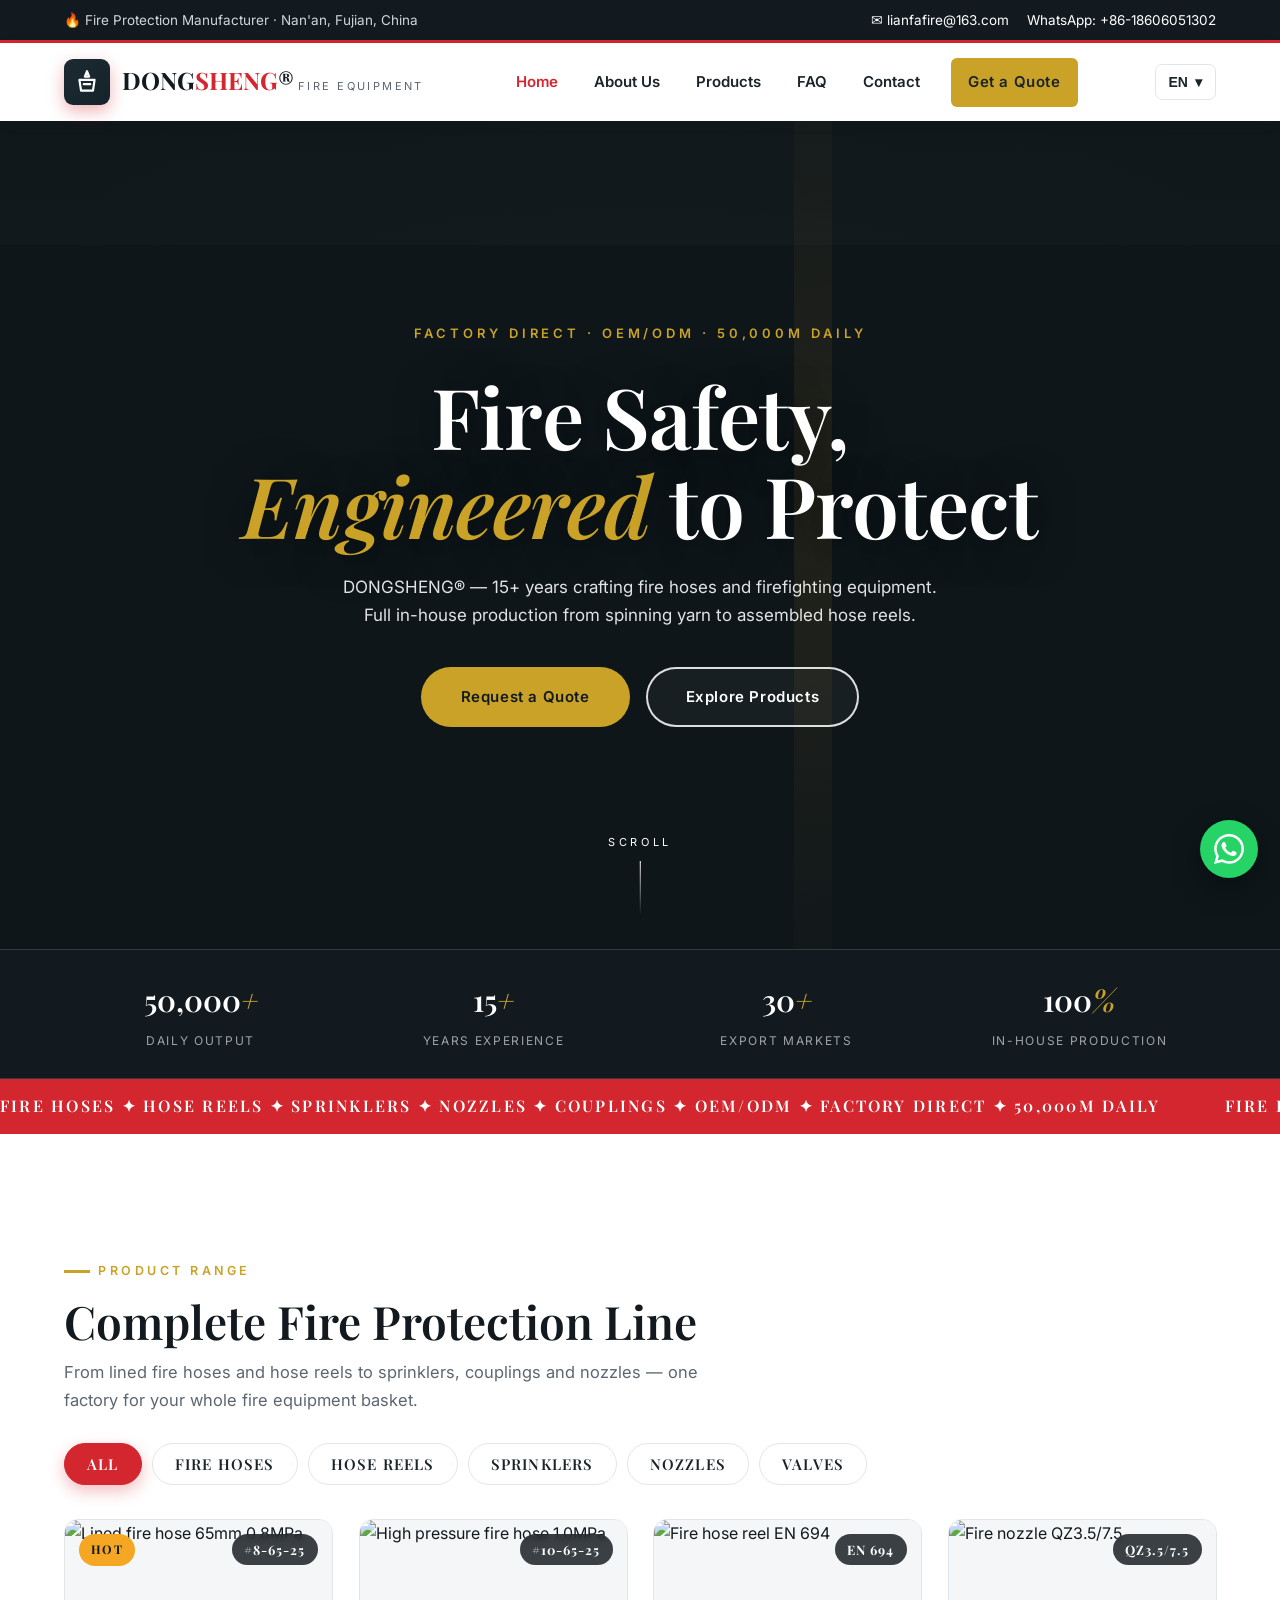
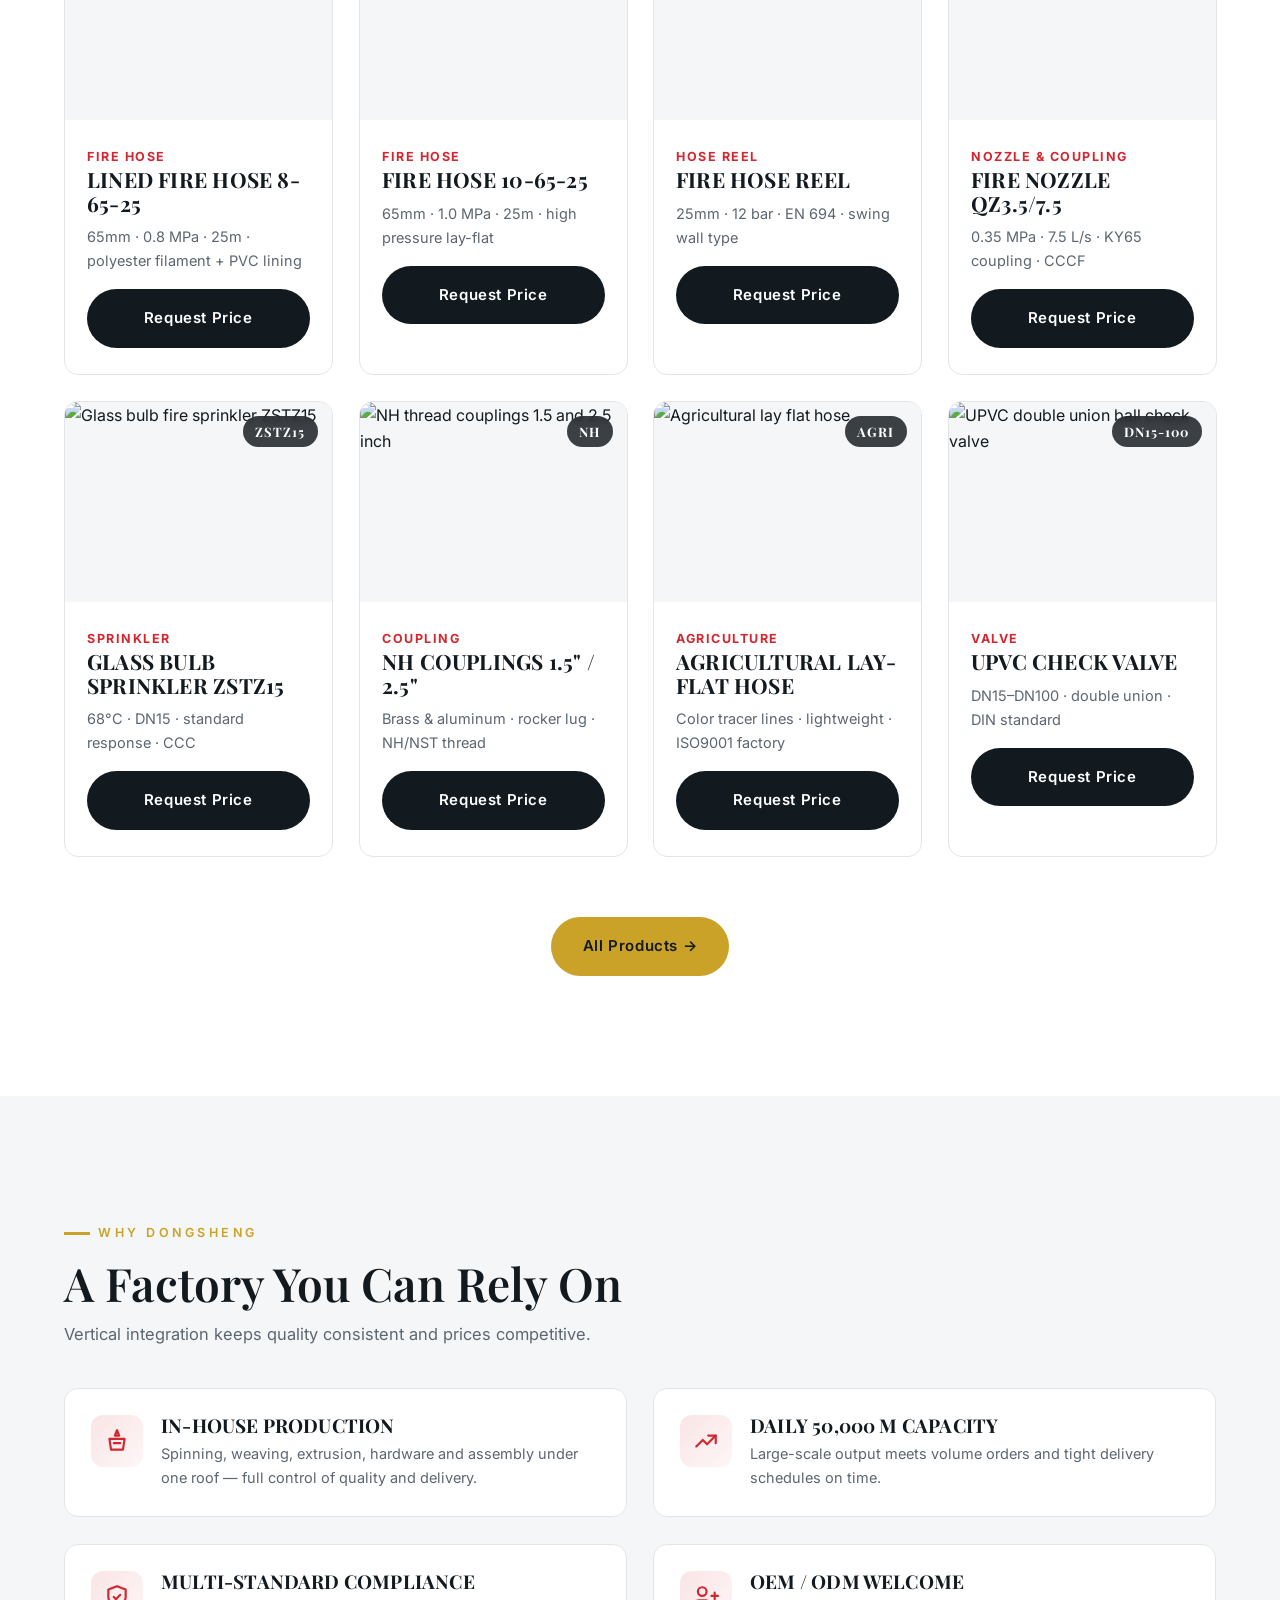
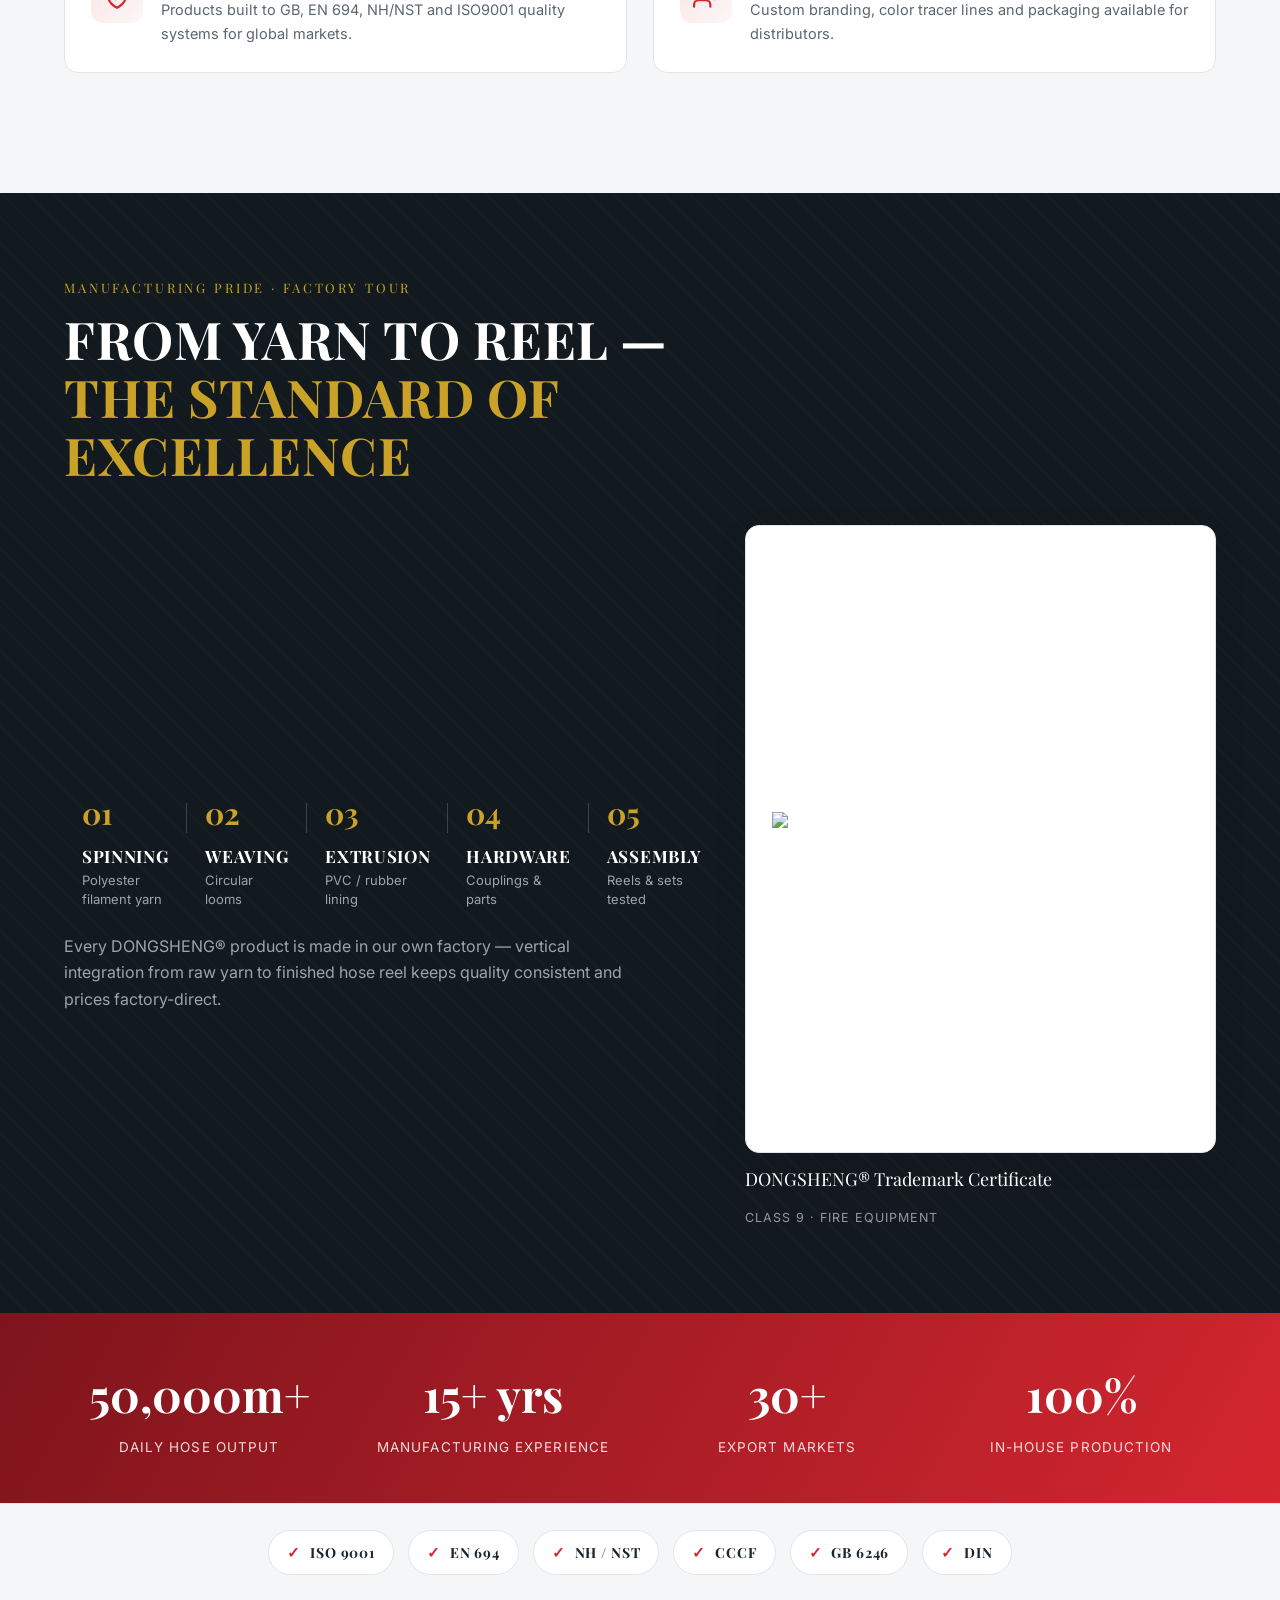
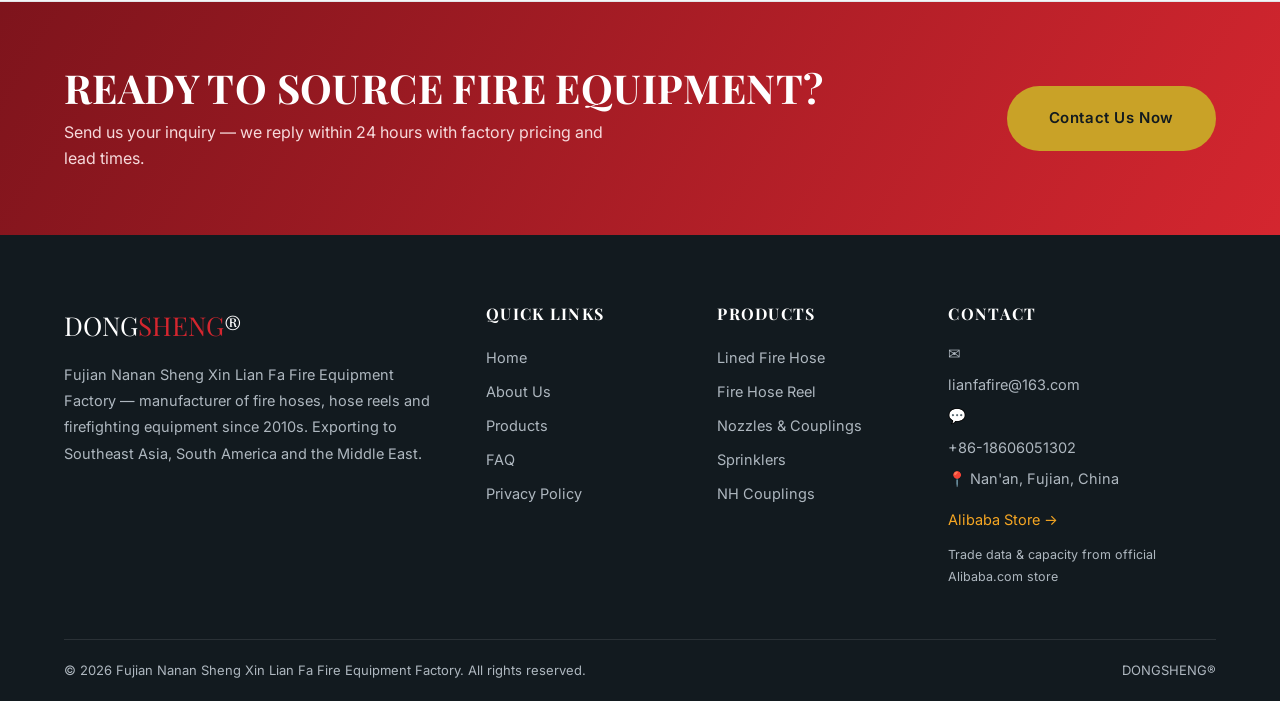
==== commit 42a5a54e: "Replace factory video with trademark certificate image (correct aspect ratio)" ====
--- a/index.html
+++ b/index.html
@@ -13,7 +13,7 @@
   <link rel="preconnect" href="https://fonts.googleapis.com">
   <link rel="preconnect" href="https://fonts.gstatic.com" crossorigin>
   <link href="https://fonts.googleapis.com/css2?family=Playfair+Display:ital,wght@0,500;0,600;1,500;1,600&family=Inter:wght@400;500;600;700&family=Barlow+Condensed:wght@500;600;700&display=swap" rel="stylesheet">
-  <link rel="stylesheet" href="assets/styles.css">
+  <link rel="stylesheet" href="assets/styles.css?v=v2">
   <link rel="icon" href="data:image/svg+xml,%3Csvg xmlns='http://www.w3.org/2000/svg' viewBox='0 0 32 32'%3E%3Crect width='32' height='32' rx='7' fill='%23d4262f'/%3E%3Ctext x='16' y='23' font-family='Arial' font-size='17' font-weight='bold' fill='white' text-anchor='middle'%3EDS%3C/text%3E%3C/svg%3E">
   <script type="application/ld+json">
   {
@@ -225,21 +225,12 @@
             <p class="reveal mt-2" style="color:#9aa5ae;max-width:560px;">Every DONGSHENG® product is made in our own factory — vertical integration from raw yarn to finished hose reel keeps quality consistent and prices factory-direct.</p>
           </div>
           <div class="reveal">
-            <div class="video-wrap" id="factoryVideo">
-              <img class="v-poster" src="https://sc02.alicdn.com/kf/H8f4245711346481982e16016b97c5605e.jpg" alt="DONGSHENG factory tour preview" loading="lazy">
-              <div class="v-play" role="button" aria-label="Play factory tour video" tabindex="0">
-                <span class="pbtn">
-                  <svg width="28" height="28" viewBox="0 0 24 24" fill="#fff"><path d="M8 5v14l11-7z"/></svg>
-                </span>
-              </div>
-              <video controls preload="none" playsinline>
-                <source src="assets/videos/factory-tour.mp4" type="video/mp4">
-                Your browser does not support the video tag.
-              </video>
+            <div class="cert-showcase">
+              <img src="https://sc02.alicdn.com/kf/H8f4245711346481982e16016b97c5605e.jpg" alt="DONGSHENG® Trademark Registration Certificate — Class 9 Fire Equipment" loading="lazy">
             </div>
-            <div class="video-cap">
-              <span class="v-title">Factory Tour — Full Production Chain</span>
-              <span class="v-sub">50,000m daily capacity · 43s · click to play</span>
+            <div class="cert-cap">
+              <span class="v-title">DONGSHENG® Trademark Certificate</span>
+              <span class="v-meta">Class 9 · Fire Equipment</span>
             </div>
           </div>
         </div>
@@ -320,7 +311,7 @@
     </div>
   </footer>
 
-  <script src="assets/i18n.js"></script>
-  <script src="assets/script.js"></script>
+  <script src="assets/i18n.js?v=v2"></script>
+  <script src="assets/script.js?v=v2"></script>
 </body>
 </html>
--- a/assets/styles.css
+++ b/assets/styles.css
@@ -566,3 +566,18 @@
 .topbar { background: var(--ink); }
 .header { background: rgba(255,255,255,0.96); backdrop-filter: blur(8px); }
 .logo-mark { background: linear-gradient(135deg, #1d2a31, #14232b); color: var(--gold); }
+
+/* ============ Certificate showcase (v2.1) ============ */
+.cert-showcase {
+  background: #fff; border-radius: var(--radius); overflow: hidden;
+  box-shadow: var(--shadow); border: 1px solid var(--line);
+  display: flex; align-items: center; justify-content: center;
+  padding: 26px; aspect-ratio: 3 / 4;
+}
+.cert-showcase img {
+  max-width: 100%; max-height: 100%; width: auto; height: auto;
+  object-fit: contain; display: block;
+}
+.cert-cap { display: flex; justify-content: space-between; align-items: center; gap: 14px; margin-top: 12px; flex-wrap: wrap; }
+.cert-cap .v-title { font-family: var(--font-head); font-size: 18px; color: #fff; }
+.cert-cap .v-meta { font-size: 12.5px; letter-spacing: 0.08em; text-transform: uppercase; color: rgba(255,255,255,0.55); }
